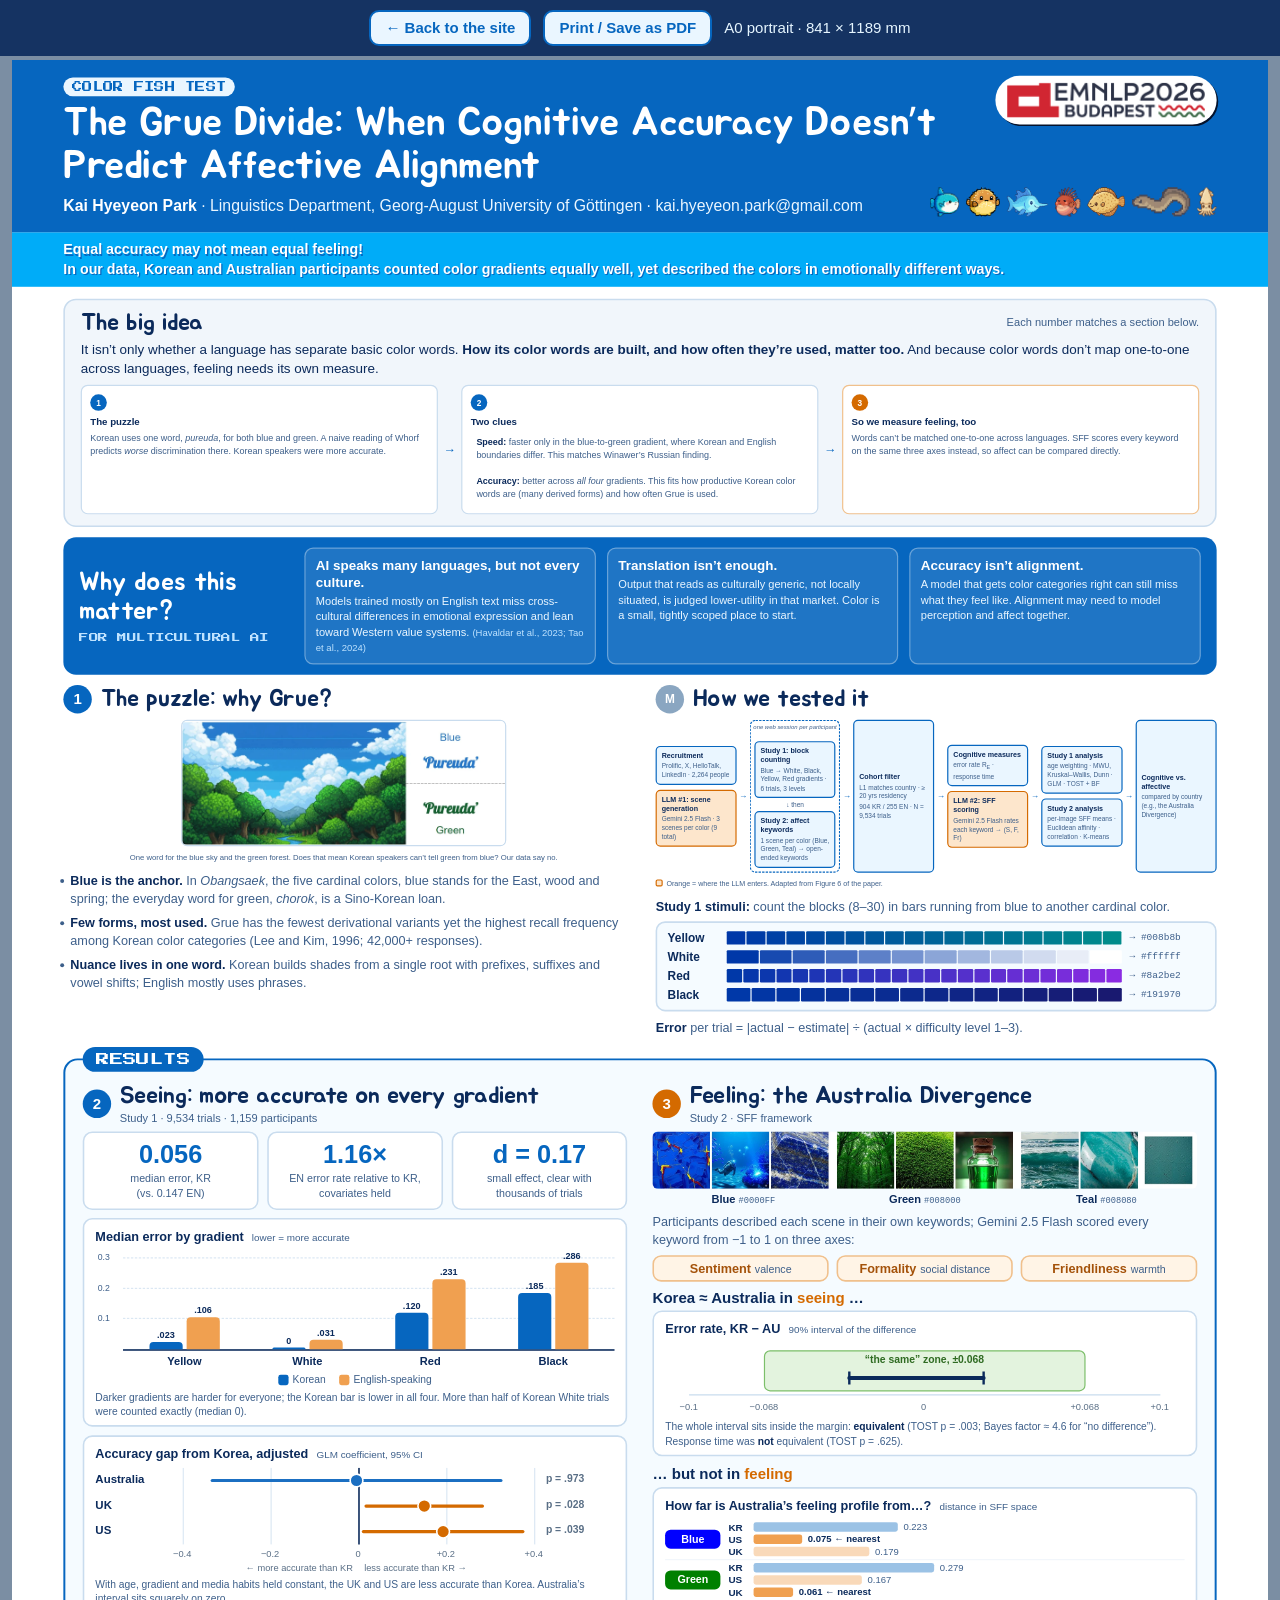
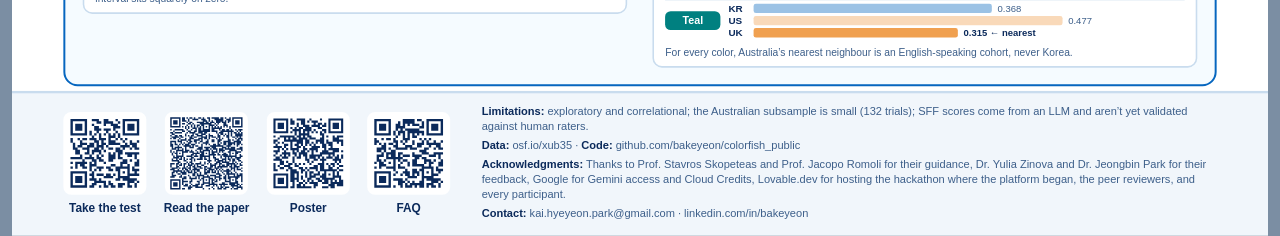
==== poster.html @ 7a4c50f5 "Poster: add the EMNLP 2026 Budapest logo to the header Co-Authored-By: Claude Opus 5.5 <noreply@anth" ====
<!doctype html>
<html lang="en" class="poster-doc">
<head>
<meta charset="utf-8">
<meta name="viewport" content="width=3179">
<title>Poster — The Grue Divide</title>
<meta name="description" content="A0 poster for The Grue Divide: When Cognitive Accuracy Doesn't Predict Affective Alignment.">
<link rel="preconnect" href="https://fonts.googleapis.com">
<link rel="preconnect" href="https://fonts.gstatic.com" crossorigin>
<link rel="stylesheet" href="https://fonts.googleapis.com/css2?family=Jua&family=Noto+Sans:ital,wght@0,400;0,700;1,400&family=Noto+Serif:wght@700&family=Press+Start+2P&display=swap">
<style>
  :root {
    --sky: #27c3fe; --sea-100: #7ae1f7; --sea-400: #00acf8; --sea-600: #0666bf; --sea-800: #0a3a7a; --abyss-900: #04122b;
    --spec-red: #e8453c; --spec-orange: #f28c28; --spec-yellow: #f5d33b; --spec-green: #3cc26b; --spec-blue: #2a6fe0; --spec-off: #8aa3bf;
    --page: #00acf8; --panel: #ffffff; --panel-ink: #0b2a5b; --panel-muted: #3d5f8a;
    --title-ink: #ffffff; --cta-fill: #eaf6ff; --cta-ink: #0666bf;
    --px-1: 4px; --px-2: 8px; --px-4: 16px; --px-6: 24px; --px-12: 48px;
    --radius-md: 12px;
    --pixel-drop: 4px 4px 0 #0666bf;
    --font-display: "Jua", "Noto Sans", sans-serif;
    --font-pixel: "Press Start 2P", ui-monospace, monospace;
    --font-body: "Noto Sans", system-ui, sans-serif;
  }

  /* print-safe body font: web-font Noto Sans came out oddly at small sizes in saved PDFs */
  :root { --font-body: Arial, Helvetica, sans-serif; }
  * { box-sizing: border-box; }
  html, body { margin: 0; }
  body { background: #7b8ea3; font-family: var(--font-body); color: var(--panel-ink); }

  /* screen toolbar: not printed */
  .bar { position: fixed; top: 0; left: 0; right: 0; z-index: 5; display: flex; gap: 12px; align-items: center; justify-content: center; padding: 10px; background: #0b2a5be6; font: 700 15px/20px var(--font-body); }
  .bar a, .bar button { color: var(--cta-ink); background: var(--cta-fill); border: 2px solid var(--cta-ink); border-radius: 10px; padding: 6px 14px; font: inherit; text-decoration: none; cursor: pointer; }
  .bar span { color: #e6f6ff; font-weight: 400; }
  .stage { padding-top: 60px; }
  .scaler { transform-origin: top left; }

  /* the A0 page: 841 x 1189 mm = 3179 x 4494 CSS px */
  .poster { width: 841mm; height: 1189mm; overflow: hidden; background: #ffffff; display: flex; flex-direction: column; -webkit-print-color-adjust: exact; print-color-adjust: exact; }
  .head { background: var(--sea-600); color: #ffffff; padding: 44px 130px 40px; position: relative; }
  .head h1 { margin: 0; max-width: 2250px; font: 400 100px/1.08 var(--font-display); }
  .head .by { margin: 18px 0 0; font: 400 40px/1.4 var(--font-body); color: #eaf6ff; }
  .head .by b { color: #ffffff; }
  .conf { position: absolute; right: 130px; top: 40px; padding: 18px 30px; background: #ffffff; border-radius: 999px; box-shadow: 4px 4px 0 var(--abyss-900); }
  .conf img { display: block; width: 500px; height: auto; }
  .fishrow { position: absolute; right: 130px; bottom: 40px; display: flex; gap: 18px; align-items: flex-end; }
  .fishrow img { height: 74px; width: auto; }
  .kicker { display: inline-block; margin-bottom: 14px; padding: 6px 22px; font: 26px/1.4 var(--font-pixel); color: var(--sea-600); background: #eaf6ff; border-radius: 999px; }
  .strap { background: var(--sea-400); color: #ffffff; padding: 20px 130px; font: 700 36px/1.35 var(--font-body); text-shadow: 3px 3px 0 var(--sea-600); }

  .body { flex: 1; display: flex; flex-direction: column; gap: 26px; padding: 30px 130px 26px; min-height: 0; }
  .row { display: grid; grid-template-columns: 1fr 1fr; gap: 80px; }
  .sec { min-width: 0; }
  .sec h2 { display: flex; align-items: center; gap: 22px; margin: 0 0 16px; font: 400 60px/1.1 var(--font-display); color: var(--panel-ink); }
  .num { display: inline-grid; place-items: center; width: 72px; height: 72px; flex: none; font: 700 38px/1 var(--font-body); color: #ffffff; background: var(--sea-600); border-radius: 50%; }
  .num.o { background: #d46a00; }
  .num.m { background: #8aa6c1; font-size: 30px; }
  /* poster body text: direct children only, so the figures keep their own type */
  .sec > p, .sec > ul > li { margin: 0 0 14px; font: 400 32px/1.45 var(--font-body); color: var(--panel-muted); }
  .sec strong, .sec b { color: var(--panel-ink); }
  .sec ul { margin: 0; padding-left: 1.1em; }
  /* the FAQ figures were drawn for ~660px; scale them up for A0 */
  .pz { zoom: 1.5; margin: 6px 0 14px; }
  .pz .faq-fig img { max-width: 58%; margin: 0 auto; }
  .pz .faq-p { margin: 0; }
  .pz .faq-fig figcaption { font-size: 13px; }

  /* the big idea: top band */
  .idea { padding: 24px 40px 28px; background: #f1f6fb; border: 4px solid #c9dcee; border-radius: 32px; }
  .idea h2 { margin-bottom: 10px; }
  .idea > p { margin: 0 0 16px; font: 400 34px/1.45 var(--font-body); color: var(--panel-ink); }
  .pz-idea { zoom: 1.75; margin: 0; }
  .pz-idea .idea-step { background: #ffffff; }
  .idea h2 .hint { margin-left: auto; font: 400 28px/1.3 var(--font-body); color: var(--panel-muted); }

  /* why this matters: special band */
  .why { display: grid; grid-template-columns: 520px 1fr; gap: 50px; align-items: center; padding: 26px 40px; background: var(--sea-600); color: #ffffff; border-radius: 32px; }
  .why h2 { margin: 0; font: 400 66px/1.1 var(--font-display); color: #ffffff; }
  .why h2 small { display: block; margin-top: 14px; font: 400 24px/1.4 var(--font-pixel); color: #bfe3ff; }
  .why-cards { display: grid; grid-template-columns: repeat(3, 1fr); gap: 28px; }
  .why-card { padding: 20px 26px; background: #ffffff1a; border: 3px solid #ffffff55; border-radius: 22px; font: 400 28px/1.4 var(--font-body); color: #eaf6ff; }
  .why-card b { display: block; margin-bottom: 8px; font: 700 34px/1.25 var(--font-body); color: #ffffff; }
  .why-card i { font-style: normal; color: #bfe3ff; font-size: 24px; }

  /* Fig. 1 gradient bars */
  .grads { display: grid; gap: 12px; margin: 4px 0 18px; padding: 20px 26px; background: #f5fbff; border: 4px solid #c9dcee; border-radius: 24px; }
  .grow { display: grid; grid-template-columns: 130px 1fr 190px; align-items: center; gap: 20px; font: 400 28px/1.2 var(--font-body); color: var(--panel-muted); }
  .grow b { color: var(--panel-ink); font-size: 30px; }
  .grow code { font: 400 24px/1.2 ui-monospace, Consolas, monospace; }
  .gbar { display: flex; height: 34px; gap: 3px; }
  .gbar i { flex: 1; border-radius: 3px; }

  /* results: one hyper-section holding studies 1 and 2 */
  .results { position: relative; margin-top: 14px; padding: 56px 44px 20px; background: #f5fbff; border: 5px solid var(--sea-600); border-radius: 36px; }
  .results-tag { position: absolute; top: -34px; left: 44px; padding: 8px 34px; font: 34px/1.4 var(--font-pixel); color: #ffffff; background: var(--sea-600); border-radius: 999px; }
  .results .row { gap: 64px; }
  .results .sec h2 small { display: block; margin-top: 6px; font: 400 28px/1.3 var(--font-body); color: var(--panel-muted); }
  .stats { display: grid; grid-template-columns: repeat(3, 1fr); gap: 22px; margin: 4px 0 20px; }
  .stat { padding: 20px; background: #ffffff; border: 4px solid #c9dcee; border-radius: 24px; text-align: center; }
  .stat b { display: block; font: 700 64px/1.1 var(--font-body); color: var(--sea-600); }
  .stat span { display: block; margin-top: 8px; font: 400 27px/1.35 var(--font-body); color: var(--panel-muted); }
  .sff-axes { display: flex; gap: 20px; margin: 4px 0 18px; }
  .sff-axes span { flex: 1; padding: 10px 14px; text-align: center; background: #fff4e6; border: 4px solid #f0c08c; border-radius: 22px; font: 400 27px/1.3 var(--font-body); color: var(--panel-muted); }
  .sff-axes b { display: inline; margin-right: 10px; font: 700 32px/1.2 var(--font-body); color: #a4520a; }
  .stim { margin: 4px 0 16px; }
  .stim img { display: block; width: 100%; height: auto; border-radius: 14px; }
  .stim figcaption { display: grid; grid-template-columns: repeat(3, 1fr); margin-top: 8px; text-align: center; font: 700 28px/1.3 var(--font-body); color: var(--panel-ink); }
  .stim small { font: 400 22px/1.3 ui-monospace, Consolas, monospace; color: var(--panel-muted); }
  .more { margin: 0; padding: 20px 26px 6px 64px; background: #ffffff; border: 4px solid #c9dcee; border-radius: 24px; }
  .more li { margin: 0 0 10px; font: 400 29px/1.4 var(--font-body); color: var(--panel-muted); }
  .sec > p.sub { margin: 14px 0 10px; font: 700 38px/1.2 var(--font-body); color: var(--panel-ink); }
  .sub em { font-style: normal; color: #d46a00; }

  /* charts */
  .chart { margin: 0 0 22px; padding: 22px 28px 16px; background: #ffffff; border: 4px solid #c9dcee; border-radius: 24px; }
  .ct { margin: 0 0 16px; font: 700 32px/1.25 var(--font-body); color: var(--panel-ink); }
  .ct small { margin-left: 12px; font: 400 25px/1.25 var(--font-body); color: var(--panel-muted); }
  .cnote { margin: 12px 0 0; font: 400 26px/1.4 var(--font-body); color: var(--panel-muted); }
  .cplot { position: relative; display: flex; justify-content: space-around; align-items: flex-end; margin: 40px 0 60px 70px; border-bottom: 4px solid #0b2a5b; }
  .cplot > i { position: absolute; left: 0; right: 0; border-top: 2px dashed #c9dcee; }
  .cplot > i s { position: absolute; left: -64px; top: -13px; text-decoration: none; font: 400 22px/1 var(--font-body); color: var(--panel-muted); }
  .cg { position: relative; z-index: 1; display: flex; flex-direction: column; align-items: center; }
  .cg > span { position: absolute; bottom: -46px; font: 700 28px/1 var(--font-body); color: var(--panel-ink); }
  .cbars { display: flex; gap: 10px; align-items: flex-end; }
  .cb { position: relative; width: 84px; border-radius: 10px 10px 0 0; }
  .cb em { position: absolute; bottom: 100%; left: -10px; right: -10px; margin-bottom: 6px; text-align: center; font: 700 23px/1 var(--font-body); font-style: normal; color: var(--panel-ink); }
  .cb.kr, .db.kr { background: var(--sea-600); }
  .cb.en, .db.en { background: #f0a050; }
  .legend { display: flex; gap: 34px; justify-content: center; font: 400 26px/1 var(--font-body); color: var(--panel-muted); }
  .legend span::before { content: ""; display: inline-block; width: 26px; height: 26px; margin-right: 10px; vertical-align: -5px; border-radius: 6px; }
  .legend .kr::before { background: var(--sea-600); } .legend .en::before { background: #f0a050; }
  .chart svg { display: block; }
  .chart svg .ax { font: 400 24px var(--font-body); fill: #5a6f86; }
  .chart svg .lab { font: 700 30px var(--font-body); fill: #0b2a5b; }
  .chart svg .zone { font: 700 26px var(--font-body); fill: #2f6b22; }
  .chart svg .pv { font: 700 26px var(--font-body); fill: #5a6f86; }
  .dgrp { display: grid; grid-template-columns: 140px 1fr; gap: 20px; align-items: center; padding: 4px 0; border-bottom: 2px solid #eaf1f8; }
  .dgrp:last-of-type { border-bottom: 0; }
  .dcol { display: block; padding: 8px 0; text-align: center; border-radius: 14px; font: 700 27px/1.2 var(--font-body); color: #ffffff; }
  .dcol-blue { background: #0000ff; } .dcol-green { background: #008000; } .dcol-teal { background: #008080; }
  .dr { display: flex; align-items: center; gap: 14px; height: 31px; font: 400 24px/1 var(--font-body); color: var(--panel-muted); }
  .dr b { width: 50px; font-size: 25px; color: var(--panel-ink); }
  .dr em { font-style: normal; }
  .db { display: inline-block; height: 24px; border-radius: 6px; opacity: .4; }
  .dr.near .db { opacity: 1; }
  .dr.near em { font-weight: 700; color: var(--panel-ink); }

  .end { display: grid; grid-template-columns: 1.25fr 1fr; gap: 50px; align-items: stretch; }
  .callout { margin: 0; padding: 28px 36px; background: #e3f3de; border-radius: 28px; font: 400 34px/1.45 var(--font-body); color: var(--panel-ink); }
  .limits { padding: 24px 32px 12px; background: #f1f6fb; border-radius: 28px; }
  .limits h3 { margin: 0 0 10px; font: 400 40px/1.1 var(--font-display); color: var(--panel-ink); }
  .limits li { margin: 0 0 10px; font: 400 28px/1.4 var(--font-body); color: var(--panel-muted); }
  .limits ul { margin: 0; padding-left: 1.1em; }

  .foot { display: grid; grid-template-columns: auto 1fr; gap: 80px; align-items: center; padding: 26px 130px 28px; background: #f1f6fb; border-top: 6px solid #c9dcee; }
  .qrs { display: flex; gap: 44px; }
  .qr { display: block; text-decoration: none; text-align: center; font: 700 30px/1.3 var(--font-body); color: var(--panel-ink); }
  .qr:hover img, .qr:focus-visible img { outline: 6px solid var(--sea-600); }
  .qr img { display: block; width: 210px; height: 210px; margin: 0 auto 14px; border: 6px solid #ffffff; border-radius: 20px; background: #ffffff; }
  .foot-text p { margin: 0 0 8px; font: 400 28px/1.4 var(--font-body); color: var(--panel-muted); }
  .foot-text b { color: var(--panel-ink); }

  @page { size: 841mm 1189mm; margin: 0; }
  @media print {
    body { background: #ffffff; }
    .bar { display: none; }
    .stage { padding: 0; }
    .scaler { transform: none !important; height: auto !important; }
  }
</style>
<link rel="stylesheet" href="assets/explainers.css">
</head>
<body>
<div class="bar">
  <a href="./">← Back to the site</a>
  <button type="button" onclick="window.print()">Print / Save as PDF</button>
  <span>A0 portrait · 841 × 1189 mm</span>
</div>
<div class="stage"><div class="scaler" id="scaler">
<article class="poster" aria-label="Poster">

  <header class="head">
    <span class="kicker">COLOR FISH TEST</span>
    <h1>The Grue Divide: When Cognitive Accuracy Doesn’t Predict Affective Alignment</h1>
    <p class="by"><b>Kai Hyeyeon Park</b> · Linguistics Department, Georg-August University of Göttingen · kai.hyeyeon.park@gmail.com</p>
    <div class="conf"><img src="assets/emnlp2026.png" alt="EMNLP 2026 Budapest"></div>
    <div class="fishrow" aria-hidden="true"><img src="assets/mola.png" alt=""><img src="assets/puffer.png" alt=""><img src="assets/bluemarlin.png" alt=""><img src="assets/mandarinfish.png" alt=""><img src="assets/flatfish.png" alt=""><img src="assets/loach.png" alt=""><img src="assets/squid.png" alt=""></div>
  </header>
  <div class="strap">Equal accuracy may not mean equal feeling!<br>In our data, Korean and Australian participants counted color gradients equally well, yet described the colors in emotionally different ways.</div>

  <div class="body">

    <section class="sec idea">
      <h2>The big idea <small class="hint">Each number matches a section below.</small></h2>
      <p>It isn’t only whether a language has separate basic color words. <strong>How its color words are built, and how often they’re used, matter too.</strong> And because color words don’t map one-to-one across languages, feeling needs its own measure.</p>
      <div class="pz pz-idea"><div class="idea-flow"><div class="idea-step"><span class="idea-num">1</span><b>The puzzle</b><span>Korean uses one word, <em>pureuda</em>, for both blue and green. A naive reading of Whorf predicts <em>worse</em> discrimination there. Korean speakers were more accurate.</span></div><div class="idea-arrow" aria-hidden="true">→</div><div class="idea-step"><span class="idea-num">2</span><b>Two clues</b><span class="idea-clue"><strong>Speed:</strong> faster only in the blue-to-green gradient, where Korean and English boundaries differ. This matches Winawer’s Russian finding.</span><span class="idea-clue"><strong>Accuracy:</strong> better across <em>all four</em> gradients. This fits how productive Korean color words are (many derived forms) and how often Grue is used.</span></div><div class="idea-arrow" aria-hidden="true">→</div><div class="idea-step idea-sff"><span class="idea-num">3</span><b>So we measure feeling, too</b><span>Words can’t be matched one-to-one across languages. SFF scores every keyword on the same three axes instead, so affect can be compared directly.</span></div></div></div>
    </section>

    <section class="why">
      <h2>Why does this matter?<small>FOR MULTICULTURAL AI</small></h2>
      <div class="why-cards">
        <div class="why-card"><b>AI speaks many languages, but not every culture.</b>Models trained mostly on English text miss cross-cultural differences in emotional expression and lean toward Western value systems. <i>(Havaldar et al., 2023; Tao et al., 2024)</i></div>
        <div class="why-card"><b>Translation isn’t enough.</b>Output that reads as culturally generic, not locally situated, is judged lower-utility in that market. Color is a small, tightly scoped place to start.</div>
        <div class="why-card"><b>Accuracy isn’t alignment.</b>A model that gets color categories right can still miss what they feel like. Alignment may need to model perception and affect together.</div>
      </div>
    </section>

    <div class="row">
      <section class="sec">
        <h2><span class="num">1</span>The puzzle: why Grue?</h2>
        <div class="pz"><figure class="faq-fig"><img src="assets/figs/pureuda.webp" width="1437" height="552" loading="lazy" alt="A pixel-art landscape: a blue sky above a green forest. Both are labeled with the same Korean word, pureuda."><figcaption>One word for the blue sky and the green forest. Does that mean Korean speakers can’t tell green from blue? Our data say no.</figcaption></figure></div>
        <ul>
          <li><strong>Blue is the anchor.</strong> In <em>Obangsaek</em>, the five cardinal colors, blue stands for the East, wood and spring; the everyday word for green, <em>chorok</em>, is a Sino-Korean loan.</li>
          <li><strong>Few forms, most used.</strong> Grue has the fewest derivational variants yet the highest recall frequency among Korean color categories (Lee and Kim, 1996; 42,000+ responses).</li>
          <li><strong>Nuance lives in one word.</strong> Korean builds shades from a single root with prefixes, suffixes and vowel shifts; English mostly uses phrases.</li>
        </ul>
      </section>
      <section class="sec">
        <h2><span class="num m">M</span>How we tested it</h2>
        <div class="pz"><figure class="pipe" aria-label="Methods overview"><div class="pipe-flow"><div class="pipe-col"><div class="pb"><b>Recruitment</b><small>Prolific, X, HelloTalk, LinkedIn · 2,264 people</small></div><div class="pb llm"><b>LLM #1: scene generation</b><small>Gemini 2.5 Flash · 3 scenes per color (9 total)</small></div></div><div class="pa" aria-hidden="true">→</div><div class="pipe-col session"><span class="session-label">one web session per participant</span><div class="pb"><b>Study 1: block counting</b><small>Blue → White, Black, Yellow, Red gradients · 6 trials, 3 levels</small></div><div class="pa pa-then" aria-hidden="true">↓ then</div><div class="pb"><b>Study 2: affect keywords</b><small>1 scene per color (Blue, Green, Teal) → open-ended keywords</small></div></div><div class="pa" aria-hidden="true">→</div><div class="pipe-col"><div class="pb tall"><b>Cohort filter</b><small>L1 matches country · ≥ 20 yrs residency</small><small>904 KR / 255 EN · N = 9,534 trials</small></div></div><div class="pa" aria-hidden="true">→</div><div class="pipe-col"><div class="pb"><b>Cognitive measures</b><small>error rate R<sub>E</sub> · response time</small></div><div class="pb llm"><b>LLM #2: SFF scoring</b><small>Gemini 2.5 Flash rates each keyword → (S, F, Fr)</small></div></div><div class="pa" aria-hidden="true">→</div><div class="pipe-col"><div class="pb"><b>Study 1 analysis</b><small>age weighting · MWU, Kruskal–Wallis, Dunn · GLM · TOST + BF</small></div><div class="pb"><b>Study 2 analysis</b><small>per-image SFF means · Euclidean affinity · correlation · K-means</small></div></div><div class="pa" aria-hidden="true">→</div><div class="pipe-col"><div class="pb tall"><b>Cognitive vs. affective</b><small>compared by country (e.g., the Australia Divergence)</small></div></div></div><figcaption><span class="llm-swatch" aria-hidden="true"></span>Orange = where the LLM enters. Adapted from Figure 6 of the paper.</figcaption></figure></div>
        <p><strong>Study 1 stimuli:</strong> count the blocks (8–30) in bars running from blue to another cardinal color.</p>
        <div class="grads" role="img" aria-label="Four example gradient bars from blue to yellow, white, red and black"><div class="grow"><b>Yellow</b><span class="gbar"><i style="background:#0038a8"></i><i style="background:#003ca6"></i><i style="background:#0041a5"></i><i style="background:#0045a3"></i><i style="background:#0049a2"></i><i style="background:#004ea0"></i><i style="background:#00529f"></i><i style="background:#00579d"></i><i style="background:#005b9c"></i><i style="background:#005f9a"></i><i style="background:#006499"></i><i style="background:#006897"></i><i style="background:#006c96"></i><i style="background:#007194"></i><i style="background:#007593"></i><i style="background:#007a91"></i><i style="background:#007e90"></i><i style="background:#00828e"></i><i style="background:#00878d"></i><i style="background:#008b8b"></i></span><code>→ #008b8b</code></div><div class="grow"><b>White</b><span class="gbar"><i style="background:#0038a8"></i><i style="background:#174ab0"></i><i style="background:#2e5cb8"></i><i style="background:#466ec0"></i><i style="background:#5d80c8"></i><i style="background:#7492d0"></i><i style="background:#8ba5d7"></i><i style="background:#a2b7df"></i><i style="background:#b9c9e7"></i><i style="background:#d1dbef"></i><i style="background:#e8edf7"></i><i style="background:#ffffff"></i></span><code>→ #ffffff</code></div><div class="grow"><b>Red</b><span class="gbar"><i style="background:#0038a8"></i><i style="background:#0637ab"></i><i style="background:#0c37ad"></i><i style="background:#1236b0"></i><i style="background:#1836b2"></i><i style="background:#1e35b5"></i><i style="background:#2435b7"></i><i style="background:#2a34ba"></i><i style="background:#3033bc"></i><i style="background:#3633bf"></i><i style="background:#3c32c1"></i><i style="background:#4232c4"></i><i style="background:#4831c6"></i><i style="background:#4e31c9"></i><i style="background:#5430cb"></i><i style="background:#5a30ce"></i><i style="background:#602fd0"></i><i style="background:#662ed3"></i><i style="background:#6c2ed5"></i><i style="background:#722dd8"></i><i style="background:#782dda"></i><i style="background:#7e2cdd"></i><i style="background:#842cdf"></i><i style="background:#8a2be2"></i></span><code>→ #8a2be2</code></div><div class="grow"><b>Black</b><span class="gbar"><i style="background:#0038a8"></i><i style="background:#0236a4"></i><i style="background:#0334a1"></i><i style="background:#05329d"></i><i style="background:#073099"></i><i style="background:#082e95"></i><i style="background:#0a2c92"></i><i style="background:#0c2a8e"></i><i style="background:#0d278a"></i><i style="background:#0f2586"></i><i style="background:#112383"></i><i style="background:#12217f"></i><i style="background:#141f7b"></i><i style="background:#161d77"></i><i style="background:#171b74"></i><i style="background:#191970"></i></span><code>→ #191970</code></div></div>
        <p><strong>Error</strong> per trial = |actual − estimate| ÷ (actual × difficulty level 1–3).</p>
      </section>
    </div>

    <section class="results">
      <span class="results-tag">RESULTS</span>
      <div class="row">
        <section class="sec">
          <h2><span class="num">2</span><span>Seeing: more accurate on every gradient<small>Study 1 · 9,534 trials · 1,159 participants</small></span></h2>
          <div class="stats">
            <div class="stat"><b>0.056</b><span>median error, KR<br>(vs. 0.147 EN)</span></div>
            <div class="stat"><b>1.16×</b><span>EN error rate relative to KR, covariates held</span></div>
            <div class="stat"><b>d = 0.17</b><span>small effect, clear with thousands of trials</span></div>
          </div>
          <figure class="chart"><figcaption class="ct">Median error by gradient <small>lower = more accurate</small></figcaption><div class="cplot" style="height:230px"><i style="bottom:77px"><s>0.1</s></i><i style="bottom:153px"><s>0.2</s></i><i style="bottom:230px"><s>0.3</s></i><div class="cg"><div class="cbars"><div class="cb kr" style="height:18px"><em>.023</em></div><div class="cb en" style="height:81px"><em>.106</em></div></div><span>Yellow</span></div><div class="cg"><div class="cbars"><div class="cb kr" style="height:4px"><em>0</em></div><div class="cb en" style="height:24px"><em>.031</em></div></div><span>White</span></div><div class="cg"><div class="cbars"><div class="cb kr" style="height:92px"><em>.120</em></div><div class="cb en" style="height:177px"><em>.231</em></div></div><span>Red</span></div><div class="cg"><div class="cbars"><div class="cb kr" style="height:142px"><em>.185</em></div><div class="cb en" style="height:219px"><em>.286</em></div></div><span>Black</span></div></div><div class="legend"><span class="kr">Korean</span><span class="en">English-speaking</span></div><p class="cnote">Darker gradients are harder for everyone; the Korean bar is lower in all four. More than half of Korean White trials were counted exactly (median 0).</p></figure>
          <figure class="chart"><figcaption class="ct">Accuracy gap from Korea, adjusted <small>GLM coefficient, 95% CI</small></figcaption><svg viewBox="0 0 1300 262" width="100%" role="img" aria-label="Error-rate difference from Korea with 95% confidence intervals: Australia overlaps zero, UK and US are above zero"><line x1="220.0" x2="220.0" y1="0" y2="192" stroke="#c9dcee" stroke-width="2"/><text x="220.0" y="226" text-anchor="middle" class="ax">−0.4</text><line x1="440.0" x2="440.0" y1="0" y2="192" stroke="#c9dcee" stroke-width="2"/><text x="440.0" y="226" text-anchor="middle" class="ax">−0.2</text><line x1="660.0" x2="660.0" y1="0" y2="192" stroke="#0b2a5b" stroke-width="4"/><text x="660.0" y="226" text-anchor="middle" class="ax">0</text><line x1="880.0" x2="880.0" y1="0" y2="192" stroke="#c9dcee" stroke-width="2"/><text x="880.0" y="226" text-anchor="middle" class="ax">+0.2</text><line x1="1100.0" x2="1100.0" y1="0" y2="192" stroke="#c9dcee" stroke-width="2"/><text x="1100.0" y="226" text-anchor="middle" class="ax">+0.4</text><text x="0" y="32" class="lab" dominant-baseline="middle">Australia</text><line x1="292.6" x2="1015.3" y1="32" y2="32" stroke="#1b6fc2" stroke-width="8" stroke-linecap="round"/><circle cx="653.8" cy="32" r="16" fill="#1b6fc2" stroke="#ffffff" stroke-width="4"/><text x="1130" y="32" class="pv" dominant-baseline="middle">p = .973</text><text x="0" y="96" class="lab" dominant-baseline="middle">UK</text><line x1="677.6" x2="969.1" y1="96" y2="96" stroke="#d46a00" stroke-width="8" stroke-linecap="round"/><circle cx="823.5" cy="96" r="16" fill="#d46a00" stroke="#ffffff" stroke-width="4"/><text x="1130" y="96" class="pv" dominant-baseline="middle">p = .028</text><text x="0" y="160" class="lab" dominant-baseline="middle">US</text><line x1="671.0" x2="1070.3" y1="160" y2="160" stroke="#d46a00" stroke-width="8" stroke-linecap="round"/><circle cx="870.6" cy="160" r="16" fill="#d46a00" stroke="#ffffff" stroke-width="4"/><text x="1130" y="160" class="pv" dominant-baseline="middle">p = .039</text><text x="646.0" y="260" text-anchor="end" class="ax">← more accurate than KR</text><text x="674.0" y="260" class="ax">less accurate than KR →</text></svg><p class="cnote">With age, gradient and media habits held constant, the UK and US are less accurate than Korea. Australia’s interval sits squarely on zero.</p></figure>
        </section>
        <section class="sec">
          <h2><span class="num o">3</span><span>Feeling: the Australia Divergence<small>Study 2 · SFF framework</small></span></h2>
          <figure class="stim">
            <img src="assets/figs/stimuli-strip.webp" alt="The nine AI-generated scene images used in Study 2, three per color: blue, green and teal.">
            <figcaption><span>Blue <small>#0000FF</small></span><span>Green <small>#008000</small></span><span>Teal <small>#008080</small></span></figcaption>
          </figure>
          <p>Participants described each scene in their own keywords; Gemini 2.5 Flash scored every keyword from −1 to 1 on three axes:</p>
          <div class="sff-axes"><span><b>Sentiment</b>valence</span><span><b>Formality</b>social distance</span><span><b>Friendliness</b>warmth</span></div>
          <p class="sub">Korea ≈ Australia in <em>seeing</em> …</p>
          <figure class="chart"><figcaption class="ct">Error rate, KR − AU <small>90% interval of the difference</small></figcaption><svg viewBox="0 0 1300 180" width="100%" role="img" aria-label="The 90% interval of the KR minus AU error-rate difference, -0.032 to 0.025, lies inside the equivalence margin of plus or minus 0.068"><rect x="248.8" y="20" width="802.4" height="100" rx="14" fill="#e3f3de" stroke="#7cbf6a" stroke-width="3"/><text x="650.0" y="52" text-anchor="middle" class="zone">“the same” zone, ±0.068</text><line x1="461.2" x2="797.5" y1="88" y2="88" stroke="#0b2a5b" stroke-width="10" stroke-linecap="round"/><line x1="461.2" x2="461.2" y1="72" y2="104" stroke="#0b2a5b" stroke-width="6"/><line x1="797.5" x2="797.5" y1="72" y2="104" stroke="#0b2a5b" stroke-width="6"/><line x1="60.0" x2="1240.0" y1="130" y2="130" stroke="#c9dcee" stroke-width="3"/><text x="60.0" y="170" text-anchor="middle" class="ax">−0.1</text><text x="248.8" y="170" text-anchor="middle" class="ax">−0.068</text><text x="650.0" y="170" text-anchor="middle" class="ax">0</text><text x="1051.2" y="170" text-anchor="middle" class="ax">+0.068</text><text x="1240.0" y="170" text-anchor="middle" class="ax">+0.1</text></svg><p class="cnote">The whole interval sits inside the margin: <b>equivalent</b> (TOST p = .003; Bayes factor ≈ 4.6 for “no difference”). Response time was <b>not</b> equivalent (TOST p = .625).</p></figure>
          <p class="sub">… but not in <em>feeling</em></p>
          <figure class="chart"><figcaption class="ct">How far is Australia’s feeling profile from…? <small>distance in SFF space</small></figcaption><div class="dgrp"><span class="dcol dcol-blue">Blue</span><div><div class="dr"><b>KR</b><span class="db kr" style="width:365px"></span><em>0.223</em></div><div class="dr near"><b>US</b><span class="db en" style="width:123px"></span><em>0.075 ← nearest</em></div><div class="dr"><b>UK</b><span class="db en" style="width:293px"></span><em>0.179</em></div></div></div><div class="dgrp"><span class="dcol dcol-green">Green</span><div><div class="dr"><b>KR</b><span class="db kr" style="width:457px"></span><em>0.279</em></div><div class="dr"><b>US</b><span class="db en" style="width:274px"></span><em>0.167</em></div><div class="dr near"><b>UK</b><span class="db en" style="width:100px"></span><em>0.061 ← nearest</em></div></div></div><div class="dgrp"><span class="dcol dcol-teal">Teal</span><div><div class="dr"><b>KR</b><span class="db kr" style="width:603px"></span><em>0.368</em></div><div class="dr"><b>US</b><span class="db en" style="width:782px"></span><em>0.477</em></div><div class="dr near"><b>UK</b><span class="db en" style="width:517px"></span><em>0.315 ← nearest</em></div></div></div><p class="cnote">For every color, Australia’s nearest neighbour is an English-speaking cohort, never Korea.</p></figure>
        </section>
      </div>
    </section>

  </div>

  <footer class="foot">
    <div class="qrs">
      <a class="qr" href="https://color-vision-spark-en.lovable.app/" target="_blank" rel="noopener"><img src="assets/qr/test.svg" alt="QR code for the test">Take the test</a>
      <a class="qr" href="https://github.com/bakeyeon/colorfish_public/blob/main/The_Grue_Divide__When_Cognitive_Accuracy_Doesn_t_Predict_Affective_Alignment.pdf" target="_blank" rel="noopener"><img src="assets/qr/paper.svg" alt="QR code for the paper">Read the paper</a>
      <a class="qr" href="https://bakeyeon.github.io/colorfish/poster.html" target="_blank" rel="noopener"><img src="assets/qr/poster.svg" alt="QR code for this poster">Poster</a>
      <a class="qr" href="https://bakeyeon.github.io/colorfish/" target="_blank" rel="noopener"><img src="assets/qr/faq.svg" alt="QR code for the FAQ">FAQ</a>
    </div>
    <div class="foot-text">
      <p><b>Limitations:</b> exploratory and correlational; the Australian subsample is small (132 trials); SFF scores come from an LLM and aren’t yet validated against human raters.</p>
      <p><b>Data:</b> osf.io/xub35 · <b>Code:</b> github.com/bakeyeon/colorfish_public</p>
      <p><b>Acknowledgments:</b> Thanks to Prof. Stavros Skopeteas and Prof. Jacopo Romoli for their guidance, Dr. Yulia Zinova and Dr. Jeongbin Park for their feedback, Google for Gemini access and Cloud Credits, Lovable.dev for hosting the hackathon where the platform began, the peer reviewers, and every participant.</p>
      <p><b>Contact:</b> kai.hyeyeon.park@gmail.com · linkedin.com/in/bakeyeon</p>
    </div>
  </footer>
</article>
</div></div>
<script>
// fit the A0 page to the window on screen; printing ignores this
(function () {
  var s = document.getElementById('scaler'), page = s.firstElementChild;
  function fit() {
    var k = Math.min(1, (window.innerWidth - 24) / page.offsetWidth);
    s.style.transform = 'scale(' + k + ')';
    s.style.height = (page.offsetHeight * k) + 'px';
    s.style.marginLeft = Math.max(12, (window.innerWidth - page.offsetWidth * k) / 2) + 'px';
  }
  window.addEventListener('resize', fit);
  window.addEventListener('load', fit);
  fit();
})();
</script>
</body>
</html>
---- assets/explainers.css ----
/* mobile rules skip the poster page (html.poster-doc), which is always laid out at A0 size */
/* FAQ explainers, shared by index.html and poster.html */
  /* error-rate formula figure (accuracy FAQ): colour-coded variables with a matching legend */
  .re-fig { margin: 0; padding: var(--px-4); background: #f5fbff; border: 2px solid #c9dcee; border-radius: 10px; }
  .re-body { display: flex; align-items: center; justify-content: center; gap: 32px; flex-wrap: wrap; }
  .re-formula { display: inline-flex; align-items: center; gap: 10px; font: 700 26px/1 "Noto Serif", Georgia, "Times New Roman", serif; color: var(--panel-ink); }
  .re-lhs sub, .re-v sub { font-size: .55em; }
  .re-frac { display: inline-flex; flex-direction: column; align-items: center; }
  .re-num, .re-den { display: inline-flex; align-items: center; gap: 6px; padding: 4px 6px; }
  .re-num { border-bottom: 2px solid var(--panel-ink); }
  .re-bar { font-weight: 400; }
  .re-op { font-weight: 400; color: var(--panel-muted); }
  .re-v { display: inline-flex; align-items: center; justify-content: center; min-width: 46px; height: 46px; padding: 0 6px; border-radius: 50%; }
  .re-v sub { align-self: flex-end; margin: 0 0 6px 1px; line-height: 1; }
  .re-lhs sub { vertical-align: -0.35em; }
  .re-nowrap { white-space: nowrap; }
  .v-b { background: #a9ccf0; } .v-e { background: #b9ddab; } .v-l { background: #ffe08f; }
  .re-legend { list-style: none; margin: 0; padding: 0; display: grid; gap: 10px; font: 400 15px/20px var(--font-body); color: var(--panel-ink); }
  .re-legend li { display: flex; align-items: center; gap: 10px; }
  .re-legend b { display: inline-block; min-width: 30px; }
  .re-dot { width: 22px; height: 22px; border-radius: 50%; border: 2px solid #ffffff; box-shadow: 0 0 0 1px #9fb6cc; flex: none; }
  .re-example { margin: var(--px-4) 0 0; padding-top: 12px; border-top: 2px dashed #c9dcee; text-align: center; font: 400 14px/24px var(--font-body); color: var(--panel-ink); }
  .re-chip { display: inline-block; min-width: 28px; padding: 0 6px; border-radius: 999px; font-weight: 700; text-align: center; }
  @media (max-width: 720px) {html:not(.poster-doc) .re-formula { font-size: 22px; }html:not(.poster-doc) .re-v { min-width: 38px; height: 38px; }
  }
  /* TOST number line: the equivalence zone with the observed interval inside it */
  .tost-fig { margin: 0; padding: var(--px-4); background: #f5fbff; border: 2px solid #c9dcee; border-radius: 10px; }
  .tost-step { margin: 0 0 10px; font: 700 13px/18px var(--font-body); color: var(--sea-600); }
  .tost-tests { display: grid; grid-template-columns: 1fr 1fr; gap: 12px; margin: 0 12px; }
  .tost-test { position: relative; padding: 8px 10px 10px; background: #ffffff; border: 2px solid #6aa85a; border-radius: 8px; font: 400 12px/17px var(--font-body); color: var(--panel-ink); }
  .tost-test b { display: block; font-size: 13px; }
  .tost-test em { font-style: normal; font-weight: 700; }
  .tost-pass { display: block; width: fit-content; margin-top: 6px; padding: 0 8px; font-weight: 700; color: #ffffff; background: #4d8f3e; border-radius: 999px; }
  .tost-arrow { position: absolute; bottom: -22px; font: 700 20px/1 var(--font-body); font-style: normal; color: #4d8f3e; }
  .t-left .tost-arrow { left: 18%; } .t-right .tost-arrow { right: 18%; }
  .tost-plot { position: relative; height: 92px; margin: 22px 12px 0; }
  .tost-zone { position: absolute; top: 0; bottom: 30px; background: #d7f0cf; border: 2px dashed #6aa85a; border-radius: 6px; }
  .tost-zone span { position: absolute; top: 5px; left: 0; right: 0; text-align: center; font: 700 12px/16px var(--font-body); color: #2f6b22; }
  .tost-edge { position: absolute; top: -6px; bottom: 30px; width: 0; border-left: 3px solid #4d8f3e; margin-left: -1px; }
  .tost-axis { position: absolute; left: 0; right: 0; bottom: 30px; height: 2px; background: var(--panel-ink); }
  .tost-ci { position: absolute; bottom: 42px; height: 6px; background: var(--sea-600); border-radius: 3px; }
  .tost-ci::before, .tost-ci::after { content: ""; position: absolute; top: -6px; width: 3px; height: 18px; background: var(--sea-600); }
  .tost-ci::before { left: -1px; } .tost-ci::after { right: -1px; }
  .tost-ci-label { position: absolute; bottom: 12px; left: 50%; translate: -50% 0; white-space: nowrap; font: 700 11px/14px var(--font-body); color: var(--sea-600); }
  .tost-tick { position: absolute; bottom: 0; width: 0; }
  .tost-tick::before { content: ""; position: absolute; bottom: 24px; left: -1px; width: 2px; height: 10px; background: var(--panel-ink); }
  .tost-tick span { position: absolute; bottom: 4px; left: 0; translate: -50% 0; font: 400 12px/16px var(--font-body); color: var(--panel-ink); white-space: nowrap; }
  .tost-verdict { margin: 10px 0 18px; text-align: center; font: 400 15px/22px var(--font-body); color: var(--panel-ink); }
  .tost-verdict strong { color: #2f6b22; }
  .tost-verdict span { display: inline-block; white-space: nowrap; margin-left: 8px; padding: 1px 8px; font: 700 12px/18px var(--font-body); color: #2f6b22; background: #d7f0cf; border-radius: 999px; }
  .bf { margin: 0 12px; }
  .bf-scale { position: relative; height: 70px; }
  .bf-band { position: absolute; top: 34px; height: 10px; }
  .b-diff { background: #f6d6c4; border-radius: 5px 0 0 5px; } .b-same { background: #d7f0cf; border-radius: 0 5px 5px 0; }
  .bf-mid { position: absolute; top: 28px; height: 22px; border-left: 2px solid var(--panel-ink); margin-left: -1px; }
  .bf-tick { position: absolute; top: 44px; width: 0; }
  .bf-tick::before { content: ""; position: absolute; top: 0; left: -1px; width: 2px; height: 6px; background: var(--panel-muted); }
  .bf-tick span { position: absolute; top: 8px; left: 0; translate: -50% 0; font: 400 11px/14px var(--font-body); color: var(--panel-muted); }
  .bf-mark { position: absolute; top: 0; width: 0; }
  .bf-mark::after { content: ""; position: absolute; top: 30px; left: -8px; width: 12px; height: 12px; border: 2px solid #ffffff; border-radius: 50%; }
  .bf-mark span { position: absolute; top: 0; left: 0; translate: -50% 0; white-space: nowrap; text-align: center; font: 400 10px/13px var(--font-body); color: var(--panel-ink); }
  .bf-mark b { font-size: 11px; }
  .m-err::after { background: #4d8f3e; } .m-dur::after { background: #c0653a; }
  .bf-ends { display: flex; justify-content: space-between; margin-top: 4px; font: 700 11px/16px var(--font-body); color: var(--panel-muted); }
  .tost-fig figcaption { margin-top: 10px; text-align: center; font: 400 13px/20px var(--font-body); color: var(--panel-muted); }
  @media (max-width: 720px) {html:not(.poster-doc) .tost-tests { gap: 8px; margin: 0; }html:not(.poster-doc) .tost-test { font-size: 11px; line-height: 15px; padding: 6px 8px 8px; }html:not(.poster-doc) .tost-plot, html:not(.poster-doc) .bf { margin-left: 4px; margin-right: 4px; }html:not(.poster-doc) .tost-zone span { font-size: 10px; }html:not(.poster-doc) .tost-plot { height: 104px; }
  }
  /* Cohen's d: two nearly overlapping curves plus a small/medium/large gauge */
  .d-fig { margin: 0; padding: var(--px-4); background: #f5fbff; border: 2px solid #c9dcee; border-radius: 10px; display: grid; gap: 18px; }
  .d-curves svg { display: block; width: 100%; max-width: 420px; height: auto; margin: 0 auto; }
  .d-kr { fill: #0666bf33; stroke: #0666bf; stroke-width: 2; }
  .d-en { fill: #e39c4733; stroke: #c0653a; stroke-width: 2; stroke-dasharray: 5 3; }
  .d-mean { stroke: #0666bf; stroke-width: 1.5; } .d-mean-en { stroke: #c0653a; }
  .d-base { stroke: var(--panel-ink); stroke-width: 1.5; }
  .d-key { list-style: none; display: flex; justify-content: center; gap: 18px; margin: 8px 0 0; padding: 0; font: 400 12px/16px var(--font-body); color: var(--panel-ink); }
  .d-key li { display: flex; align-items: center; gap: 6px; }
  .d-sw { width: 18px; height: 10px; border-radius: 3px; }
  .d-kr-sw { background: #0666bf33; border: 2px solid #0666bf; } .d-en-sw { background: #e39c4733; border: 2px dashed #c0653a; }
  .d-cap { margin: 6px 0 0; text-align: center; font: 400 13px/20px var(--font-body); color: var(--panel-muted); }
  .d-scale-wrap { padding: 26px 16px 34px; }
  .d-scale { position: relative; height: 10px; background: #dfe9f3; border-radius: 5px; }
  .d-zone { position: absolute; top: 0; bottom: 0; background: #b9d4ec; border-radius: 5px 0 0 5px; }
  .d-tick { position: absolute; top: 10px; width: 0; }
  .d-tick::before { content: ""; position: absolute; top: -10px; left: -1px; width: 2px; height: 16px; background: var(--panel-ink); }
  .d-tick span { position: absolute; top: 8px; left: 0; translate: -50% 0; text-align: center; white-space: nowrap; font: 700 12px/15px var(--font-body); color: var(--panel-ink); }
  .d-tick em { font-style: normal; font-weight: 400; color: var(--panel-muted); }
  .d-ours { position: absolute; top: -5px; height: 20px; min-width: 6px; background: var(--sea-600); border-radius: 4px; }
  .d-ours span { position: absolute; bottom: 24px; left: 50%; translate: -30% 0; white-space: nowrap; font: 700 12px/15px var(--font-body); color: var(--sea-600); }
  /* where the TOST margin comes from: 0.2 x pooled SD */
  .margin-box { padding: 12px var(--px-4); background: #fff8ec; border: 2px solid #f0d6a8; border-radius: 10px; text-align: center; }
  .margin-title { margin: 0 0 8px; font: 700 13px/18px var(--font-body); color: #8a5a12; }
  .margin-eq { margin: 0; display: flex; justify-content: center; align-items: flex-start; flex-wrap: wrap; gap: 6px 12px; }
  .m-part { display: flex; flex-direction: column; align-items: center; gap: 2px; }
  .m-part b { font: 700 22px/1.2 var(--font-body); color: var(--panel-ink); }
  .m-part small { font: 400 11px/14px var(--font-body); color: var(--panel-muted); }
  .m-res b { color: #2f6b22; }
  .m-op { font: 400 22px/1.2 var(--font-body); color: var(--panel-muted); }
  .margin-ex { margin: 10px 0 0; font: 400 13px/20px var(--font-body); color: var(--panel-ink); }
  .margin-calc { display: inline-block; margin: 8px 0 0; padding: 4px 14px; font: 700 17px/24px "Noto Serif", Georgia, serif; color: var(--panel-ink); background: #ffffff; border: 1px solid #f0d6a8; border-radius: 8px; }
  .margin-calc b { color: #8a5a12; }
  @media (max-width: 720px) {html:not(.poster-doc) .margin-eq { flex-direction: column; align-items: center; gap: 2px; } }
  /* Sapir-Whorf: strong vs weak table, and the classic testing grounds */
  .sw-table { width: 100%; border-collapse: separate; border-spacing: 6px; font: 400 14px/21px var(--font-body); color: var(--panel-ink); }
  .sw-table th, .sw-table td { padding: 10px 12px; text-align: left; vertical-align: top; border-radius: 8px; }
  .sw-table thead th { font: 700 15px/20px var(--font-body); }
  .sw-table thead th small { display: block; font-weight: 400; font-size: 12px; color: var(--panel-muted); }
  .sw-table tbody th { width: 22%; font: 700 13px/18px var(--font-body); color: var(--panel-muted); background: #f1f6fb; }
  .sw-table .sw-strong { background: #fbeee6; }
  .sw-table .sw-weak { background: #e3f3de; }
  .sw-table thead .sw-strong { color: #8a3f17; } .sw-table thead .sw-weak { color: #2f6b22; }
  .sw-grounds { display: grid; grid-template-columns: repeat(3, 1fr); gap: 10px; }
  .sw-ground { position: relative; display: flex; flex-direction: column; gap: 4px; padding: 12px; background: #f5fbff; border: 2px solid #c9dcee; border-radius: 10px; font: 400 13px/19px var(--font-body); color: var(--panel-muted); }
  .sw-ground b { font: 700 14px/18px var(--font-body); color: var(--panel-ink); }
  .sw-this { border-color: var(--sea-600); background: #eaf6ff; }
  .sw-tag { align-self: flex-start; padding: 0 8px; font: 700 11px/18px var(--font-body); color: #ffffff; background: var(--sea-600); border-radius: 999px; }
  @media (max-width: 720px) {html:not(.poster-doc) .sw-table, html:not(.poster-doc) .sw-table tbody, html:not(.poster-doc) .sw-table tr, html:not(.poster-doc) .sw-table td, html:not(.poster-doc) .sw-table tbody th { display: block; width: auto; }html:not(.poster-doc) .sw-table { border-spacing: 0; }html:not(.poster-doc) .sw-table thead { display: none; }html:not(.poster-doc) .sw-table tr { margin-bottom: 10px; }html:not(.poster-doc) .sw-table tbody th { border-radius: 8px 8px 0 0; }html:not(.poster-doc) .sw-table td { border-radius: 0; margin-top: 2px; }html:not(.poster-doc) .sw-table td:last-child { border-radius: 0 0 8px 8px; }html:not(.poster-doc) .sw-table td::before { content: attr(data-label); display: block; font: 700 12px/16px var(--font-body); color: var(--panel-muted); }html:not(.poster-doc) .sw-grounds { grid-template-columns: 1fr; }
  }
  /* illustrations inside FAQ answers (from the talk slides) */
  .faq-fig { margin: 0; }
  .faq-fig img { display: block; width: 100%; height: auto; border: 2px solid #c9dcee; border-radius: 10px; background: #ffffff; }
  .fig-narrow img { max-width: 420px; margin: 0 auto; }
  .faq-fig figcaption { margin-top: 8px; text-align: center; font: 400 13px/20px var(--font-body); color: var(--panel-muted); }
  /* "big idea" three-step flow */
  .idea-flow { display: flex; align-items: stretch; gap: 8px; }
  .idea-step { flex: 1 1 0; display: flex; flex-direction: column; gap: 6px; padding: 12px; background: #f5fbff; border: 2px solid #c9dcee; border-radius: 10px; font: 400 13px/19px var(--font-body); color: var(--panel-muted); }
  .idea-step b { font: 700 14px/18px var(--font-body); color: var(--panel-ink); }
  .idea-num { display: inline-grid; place-items: center; width: 24px; height: 24px; border-radius: 50%; background: var(--sea-600); color: #ffffff; font: 700 12px/1 var(--font-body); }
  .idea-clue { padding: 6px 8px; background: #ffffff; border-radius: 6px; }
  .idea-sff { background: #fff4e6; border-color: #f0c08c; }
  .idea-sff .idea-num { background: #d46a00; }
  .idea-arrow { align-self: center; font: 700 18px/1 var(--font-body); color: var(--sea-600); }
  @media (max-width: 720px) {html:not(.poster-doc) .idea-flow { flex-direction: column; }html:not(.poster-doc) .idea-arrow { transform: rotate(90deg); }
  }
  .note-tag { display: inline-block; margin-right: 4px; padding: 0 8px; font: 700 11px/18px var(--font-body); color: #8a5a12; background: #fff1d6; border: 1px solid #f0d6a8; border-radius: 999px; vertical-align: 1px; }
  /* methods-overview diagram inside the pipeline FAQ answer (adapted from the paper's Figure 6) */
  .pipe { margin: 0; }
  .pipe-flow { display: flex; align-items: stretch; gap: 4px; }
  .pipe-col { flex: 1 1 0; min-width: 0; display: flex; flex-direction: column; justify-content: center; gap: 8px; }
  .pipe-col.session { position: relative; padding: 34px 6px 6px; border: 2px dashed var(--sea-600); border-radius: 10px; gap: 2px; }
  .session-label { position: absolute; top: 3px; left: 4px; right: 4px; text-align: center; font: italic 400 10px/14px var(--font-body); color: var(--panel-muted); }
  .pb { display: flex; flex-direction: column; gap: 3px; padding: 7px 8px; background: #eaf6ff; border: 2px solid var(--sea-600); border-radius: 8px; font: 400 11px/15px var(--font-body); color: var(--panel-ink); }
  .pb b { font-weight: 700; font-size: 12px; line-height: 15px; }
  .pb small { font-size: 11px; color: var(--panel-muted); }
  .pb.tall { flex: 1; justify-content: center; }
  .pb.llm { background: #fde6cc; border-color: #d46a00; }
  .pa { flex: 0 0 auto; align-self: center; font: 700 14px/1 var(--font-body); color: var(--sea-600); }
  .pa-then { align-self: center; font-size: 11px; line-height: 18px; color: var(--panel-muted); font-weight: 400; }
  .pipe figcaption { margin-top: 10px; font: 400 12px/18px var(--font-body); color: var(--panel-muted); }
  .llm-swatch { display: inline-block; width: 12px; height: 12px; margin-right: 6px; vertical-align: -1px; background: #fde6cc; border: 2px solid #d46a00; border-radius: 3px; }
  @media (max-width: 720px) {html:not(.poster-doc) .pipe-flow { flex-direction: column; }html:not(.poster-doc) .pipe-col.session { padding-top: 20px; }html:not(.poster-doc) .pa { transform: rotate(90deg); }html:not(.poster-doc) .pa-then { transform: none; }
  }
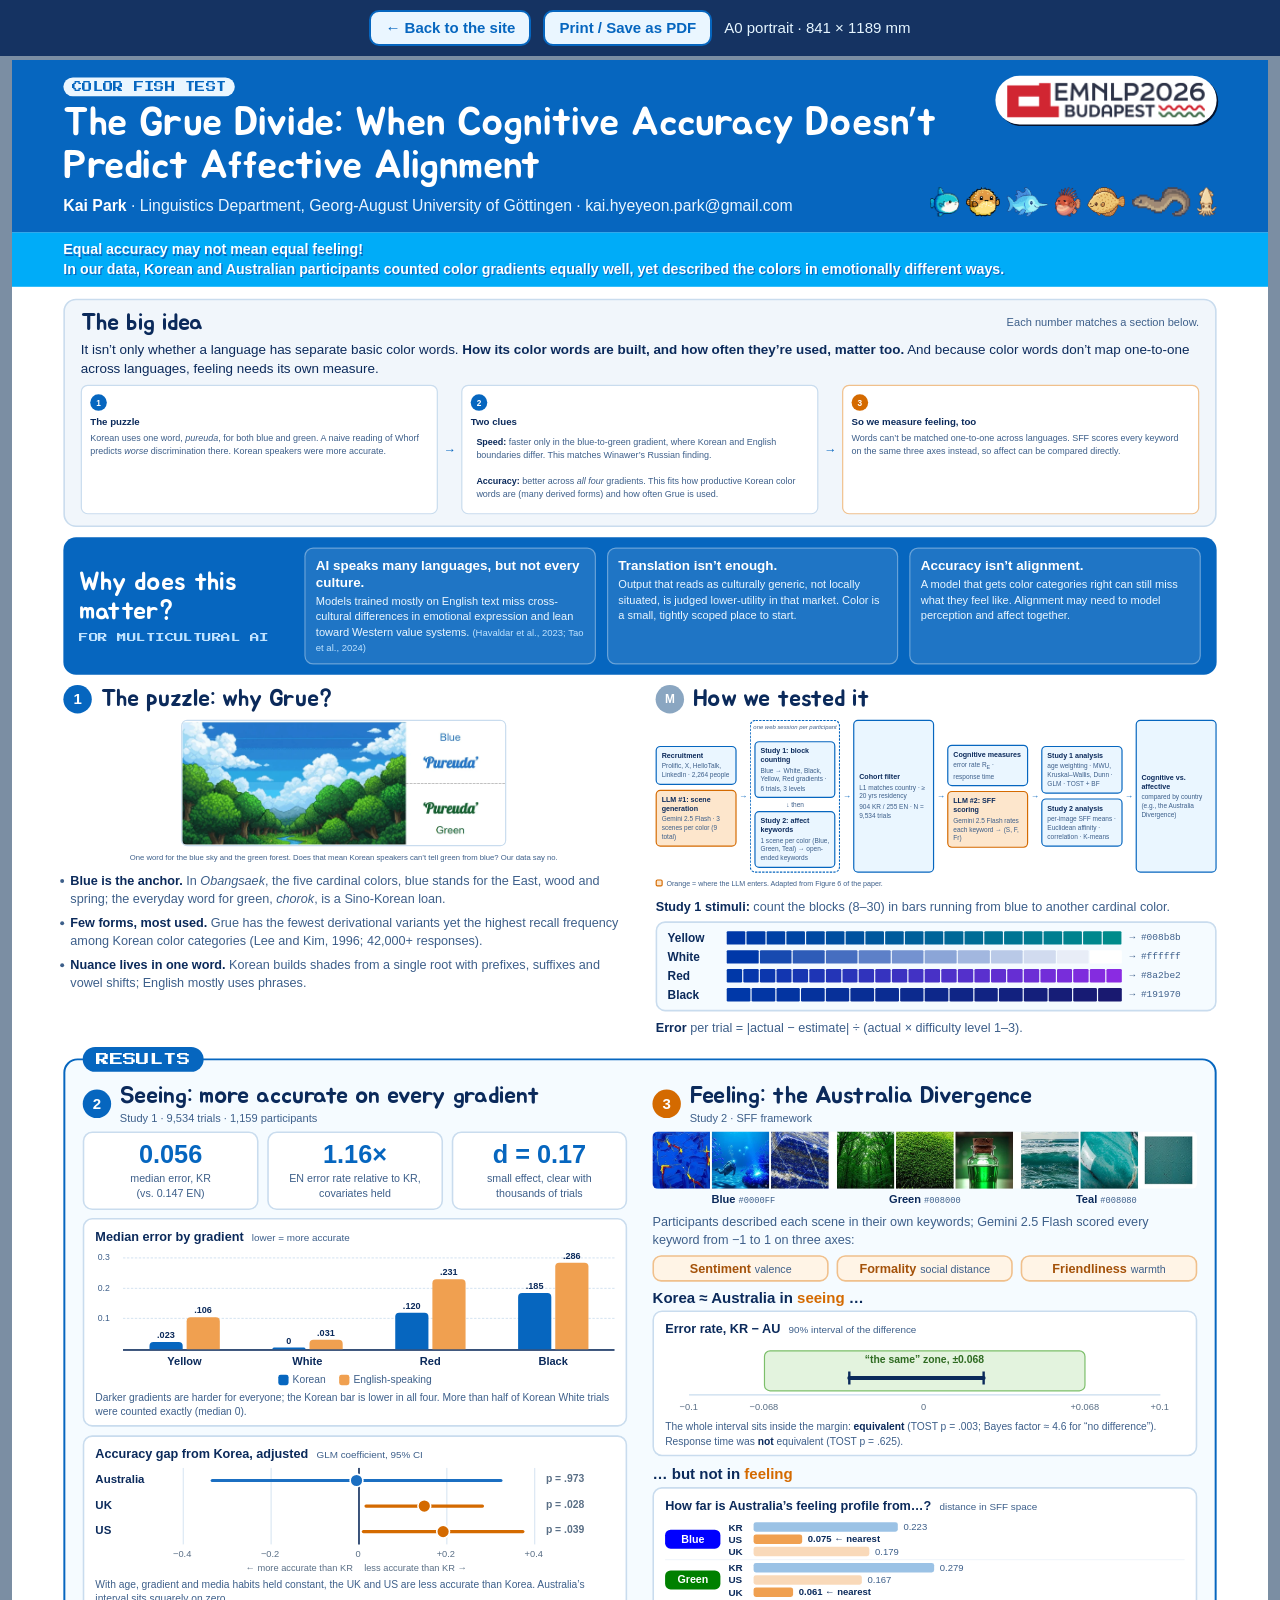
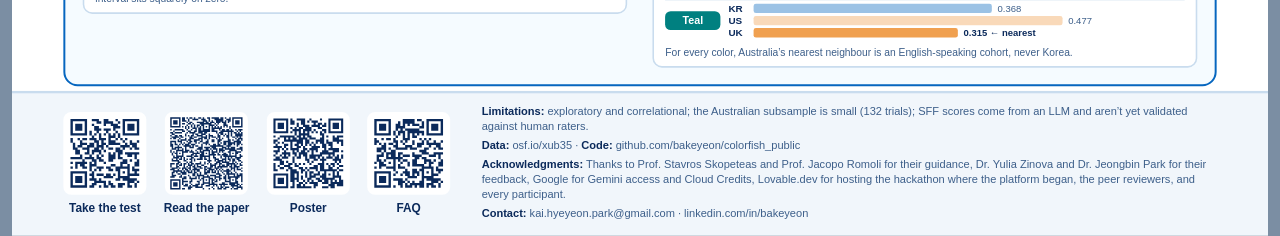
==== commit 0aab879d: "Use 'Kai Park' as the author name on the poster and README Co-Authored-By: Claude Opus 5.5 <noreply@" ====
--- a/poster.html
+++ b/poster.html
@@ -182,7 +182,7 @@
   <header class="head">
     <span class="kicker">COLOR FISH TEST</span>
     <h1>The Grue Divide: When Cognitive Accuracy Doesn’t Predict Affective Alignment</h1>
-    <p class="by"><b>Kai Hyeyeon Park</b> · Linguistics Department, Georg-August University of Göttingen · kai.hyeyeon.park@gmail.com</p>
+    <p class="by"><b>Kai Park</b> · Linguistics Department, Georg-August University of Göttingen · kai.hyeyeon.park@gmail.com</p>
     <div class="conf"><img src="assets/emnlp2026.png" alt="EMNLP 2026 Budapest"></div>
     <div class="fishrow" aria-hidden="true"><img src="assets/mola.png" alt=""><img src="assets/puffer.png" alt=""><img src="assets/bluemarlin.png" alt=""><img src="assets/mandarinfish.png" alt=""><img src="assets/flatfish.png" alt=""><img src="assets/loach.png" alt=""><img src="assets/squid.png" alt=""></div>
   </header>
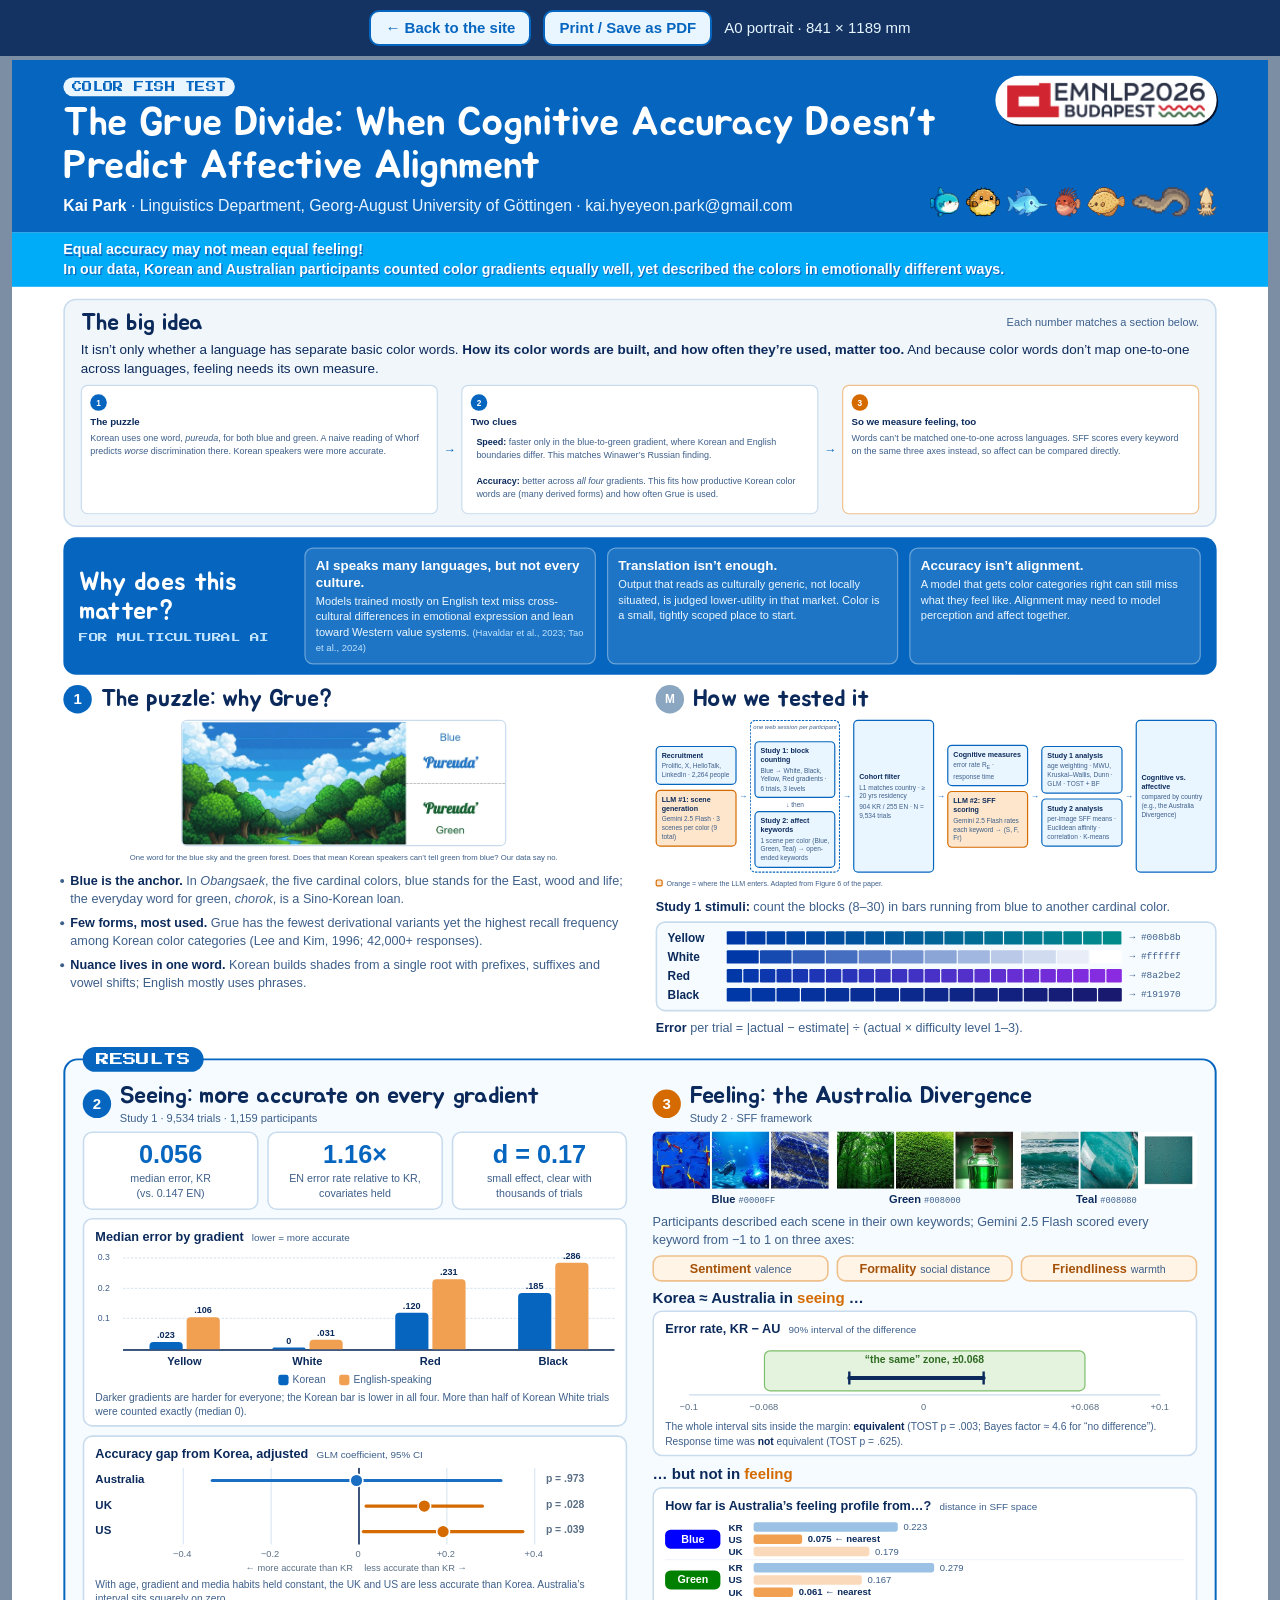
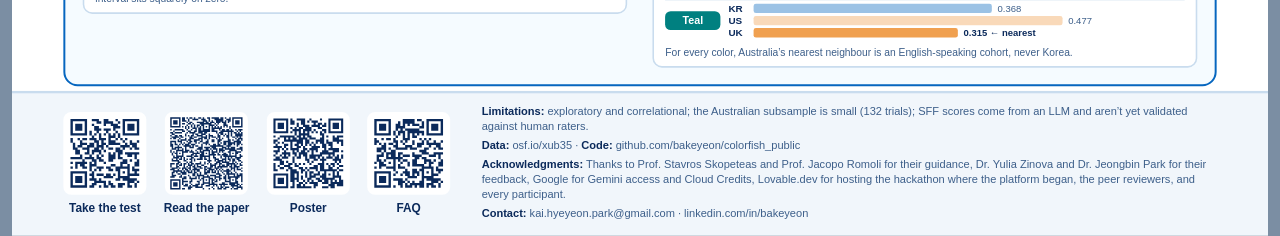
==== commit e6a4381f: "Obangsaek: blue stands for the East, wood and life, as in the paper's appendix Co-Authored-By: Claud" ====
--- a/poster.html
+++ b/poster.html
@@ -210,7 +210,7 @@
         <h2><span class="num">1</span>The puzzle: why Grue?</h2>
         <div class="pz"><figure class="faq-fig"><img src="assets/figs/pureuda.webp" width="1437" height="552" loading="lazy" alt="A pixel-art landscape: a blue sky above a green forest. Both are labeled with the same Korean word, pureuda."><figcaption>One word for the blue sky and the green forest. Does that mean Korean speakers can’t tell green from blue? Our data say no.</figcaption></figure></div>
         <ul>
-          <li><strong>Blue is the anchor.</strong> In <em>Obangsaek</em>, the five cardinal colors, blue stands for the East, wood and spring; the everyday word for green, <em>chorok</em>, is a Sino-Korean loan.</li>
+          <li><strong>Blue is the anchor.</strong> In <em>Obangsaek</em>, the five cardinal colors, blue stands for the East, wood and life; the everyday word for green, <em>chorok</em>, is a Sino-Korean loan.</li>
           <li><strong>Few forms, most used.</strong> Grue has the fewest derivational variants yet the highest recall frequency among Korean color categories (Lee and Kim, 1996; 42,000+ responses).</li>
           <li><strong>Nuance lives in one word.</strong> Korean builds shades from a single root with prefixes, suffixes and vowel shifts; English mostly uses phrases.</li>
         </ul>
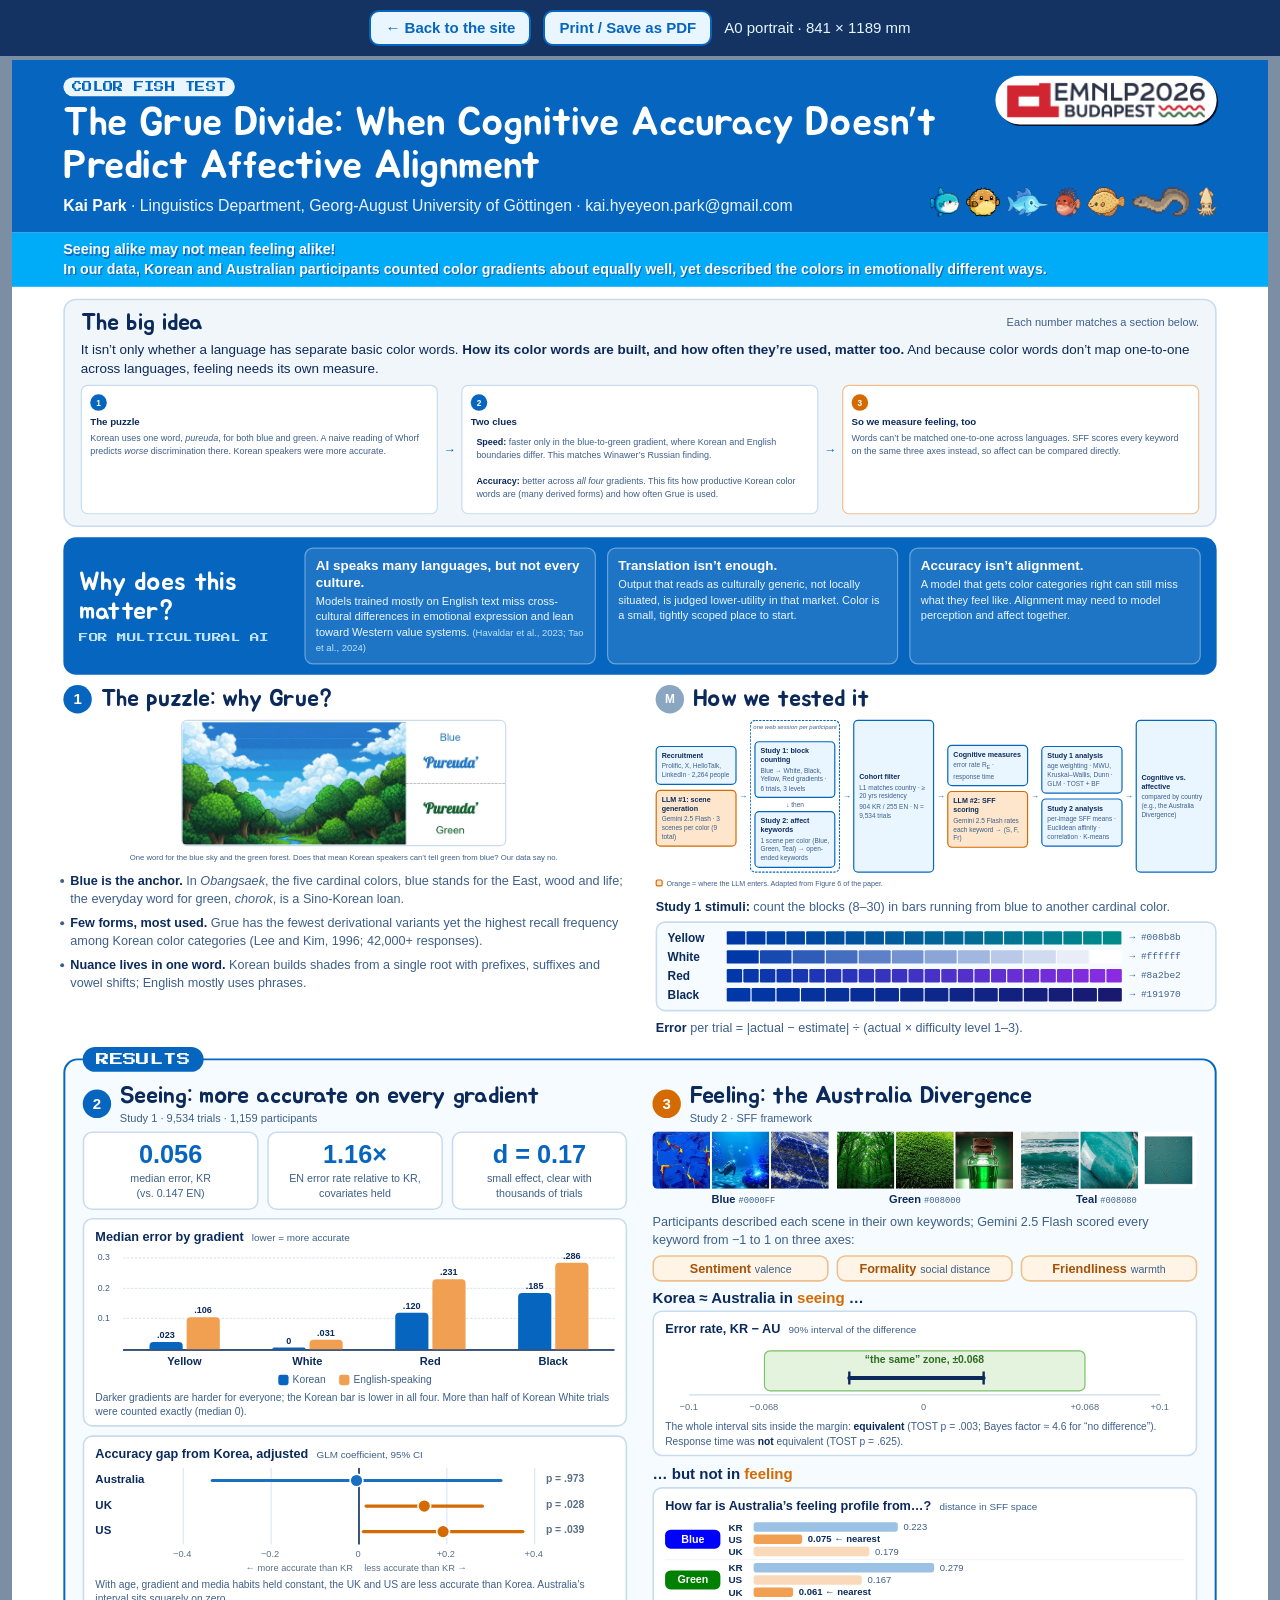
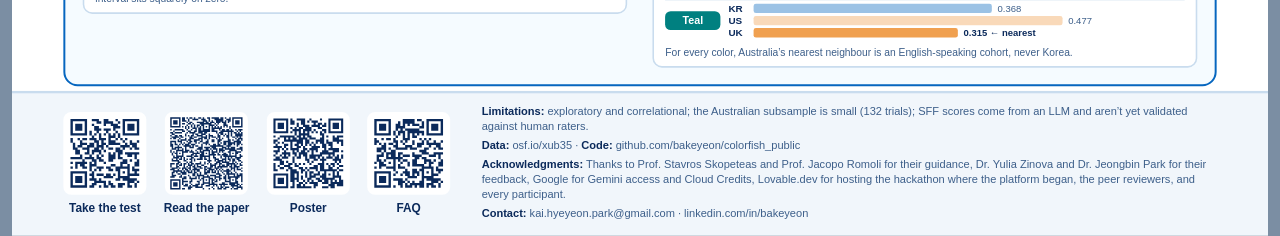
==== commit 609cbadc: "Poster headline: 'Seeing alike may not mean feeling alike!' (equivalence, not equality) Co-Authored-" ====
--- a/poster.html
+++ b/poster.html
@@ -186,7 +186,7 @@
     <div class="conf"><img src="assets/emnlp2026.png" alt="EMNLP 2026 Budapest"></div>
     <div class="fishrow" aria-hidden="true"><img src="assets/mola.png" alt=""><img src="assets/puffer.png" alt=""><img src="assets/bluemarlin.png" alt=""><img src="assets/mandarinfish.png" alt=""><img src="assets/flatfish.png" alt=""><img src="assets/loach.png" alt=""><img src="assets/squid.png" alt=""></div>
   </header>
-  <div class="strap">Equal accuracy may not mean equal feeling!<br>In our data, Korean and Australian participants counted color gradients equally well, yet described the colors in emotionally different ways.</div>
+  <div class="strap">Seeing alike may not mean feeling alike!<br>In our data, Korean and Australian participants counted color gradients about equally well, yet described the colors in emotionally different ways.</div>
 
   <div class="body">
 
--- a/assets/explainers.css
+++ b/assets/explainers.css
@@ -131,6 +131,13 @@
   .idea-arrow { align-self: center; font: 700 18px/1 var(--font-body); color: var(--sea-600); }
   @media (max-width: 720px) {html:not(.poster-doc) .idea-flow { flex-direction: column; }html:not(.poster-doc) .idea-arrow { transform: rotate(90deg); }
   }
+  /* author's-note examples: when Sentiment and Friendliness come apart */
+  .sf-cases { display: grid; grid-template-columns: repeat(3, 1fr); gap: 10px; margin: 10px 0 4px; }
+  .sf-case { display: flex; flex-direction: column; gap: 6px; padding: 12px; background: #fffaf0; border: 2px solid #f0d6a8; border-radius: 10px; }
+  .sf-tag { align-self: flex-start; padding: 0 8px; font: 700 11px/18px var(--font-body); color: #8a5a12; background: #fff1d6; border-radius: 999px; }
+  .sf-q { font: italic 400 14px/20px var(--font-body); color: var(--panel-ink); }
+  .sf-why { margin-top: auto; font: 400 13px/19px var(--font-body); color: var(--panel-muted); }
+  @media (max-width: 720px) {html:not(.poster-doc) .sf-cases { grid-template-columns: 1fr; } }
   .note-tag { display: inline-block; margin-right: 4px; padding: 0 8px; font: 700 11px/18px var(--font-body); color: #8a5a12; background: #fff1d6; border: 1px solid #f0d6a8; border-radius: 999px; vertical-align: 1px; }
   /* methods-overview diagram inside the pipeline FAQ answer (adapted from the paper's Figure 6) */
   .pipe { margin: 0; }
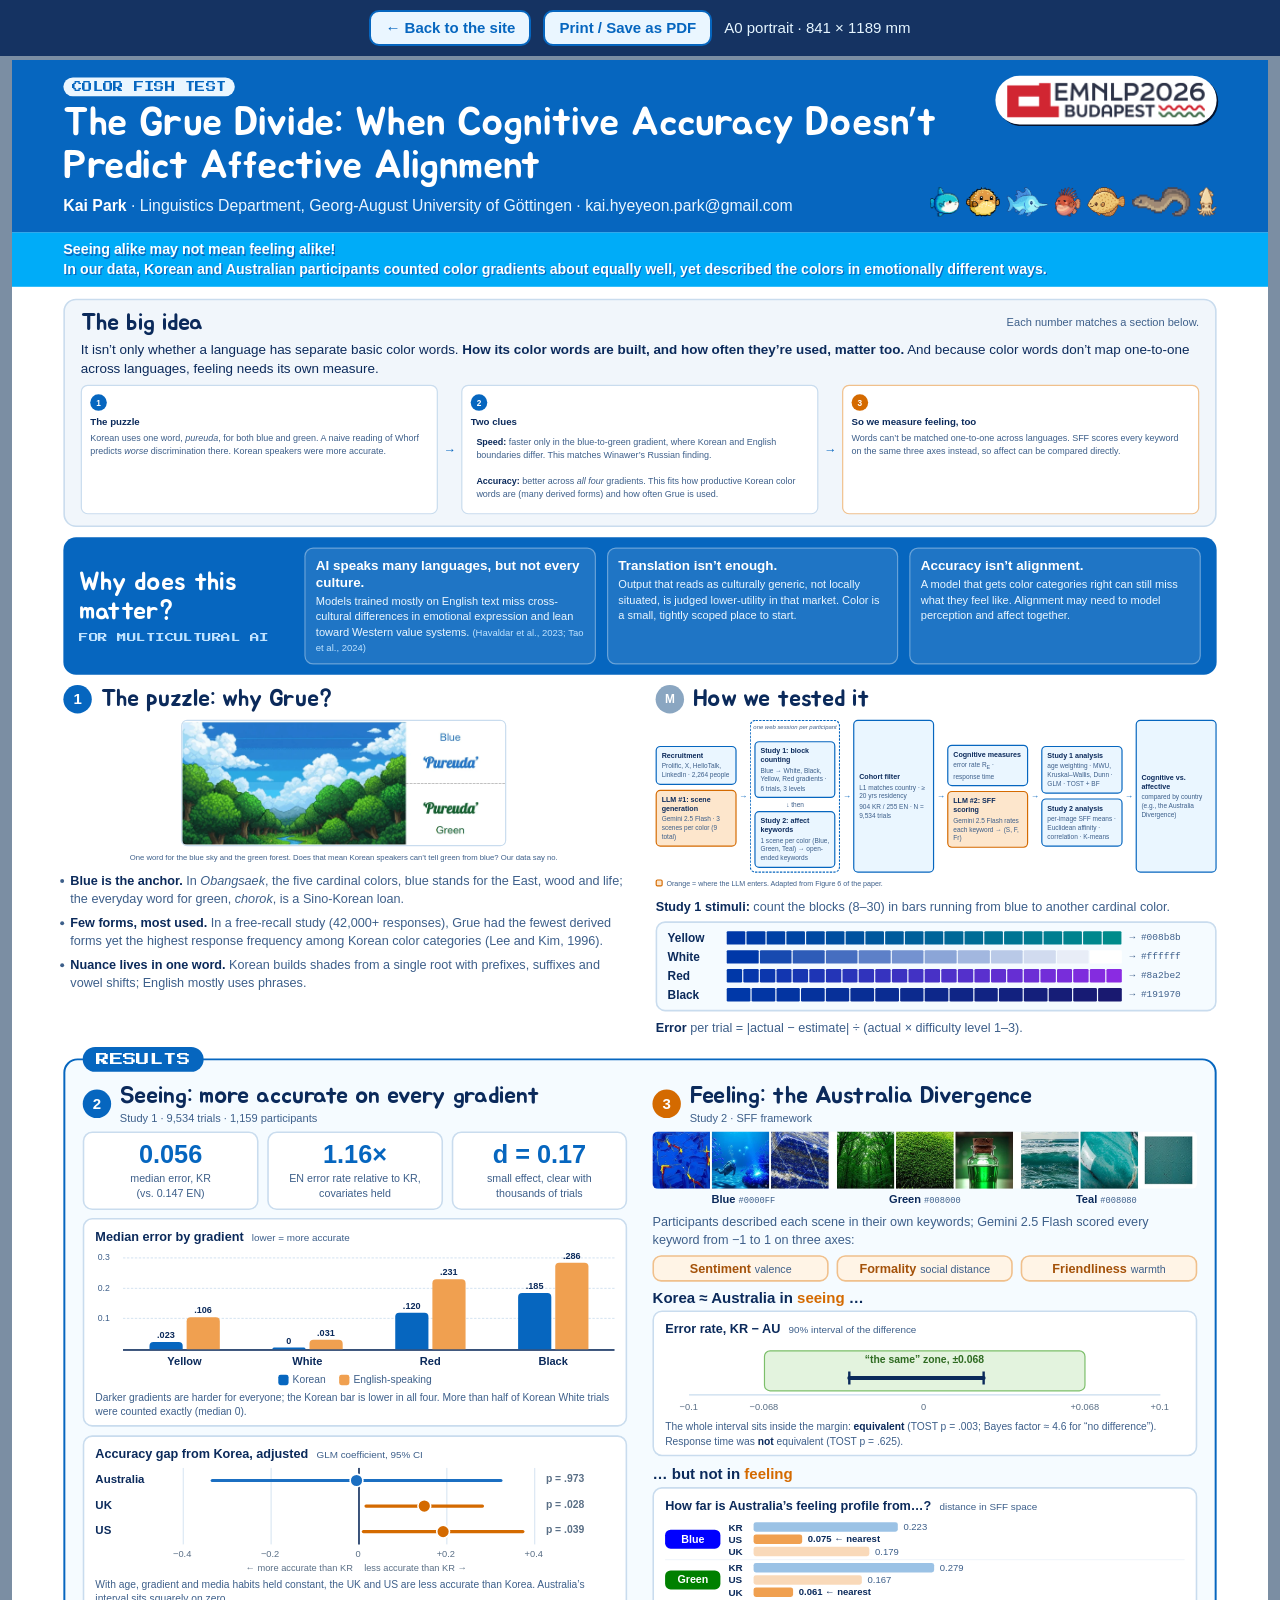
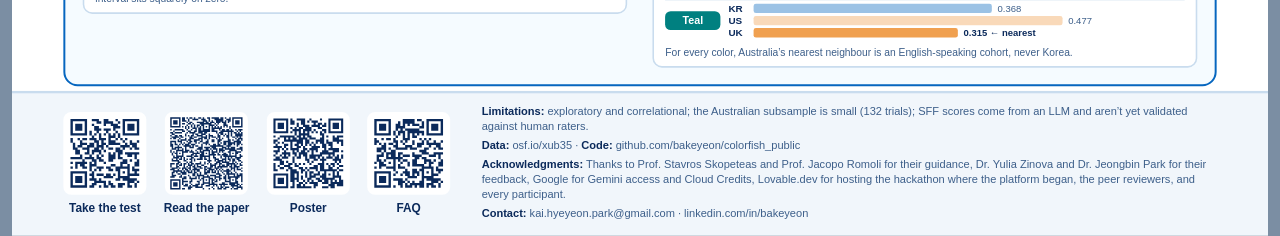
==== commit 2f0d96ad: "Embed the 5-minute talk video above the FAQ; clarify the Lee and Kim free-recall wording Co-Authored" ====
--- a/poster.html
+++ b/poster.html
@@ -43,6 +43,8 @@
   .head .by b { color: #ffffff; }
   .conf { position: absolute; right: 130px; top: 40px; padding: 18px 30px; background: #ffffff; border-radius: 999px; box-shadow: 4px 4px 0 var(--abyss-900); }
   .conf img { display: block; width: 500px; height: auto; }
+  .conf { display: block; }
+  .conf:hover, .conf:focus-visible { outline: 6px solid #eaf6ff; outline-offset: 4px; }
   .fishrow { position: absolute; right: 130px; bottom: 40px; display: flex; gap: 18px; align-items: flex-end; }
   .fishrow img { height: 74px; width: auto; }
   .kicker { display: inline-block; margin-bottom: 14px; padding: 6px 22px; font: 26px/1.4 var(--font-pixel); color: var(--sea-600); background: #eaf6ff; border-radius: 999px; }
@@ -183,7 +185,7 @@
     <span class="kicker">COLOR FISH TEST</span>
     <h1>The Grue Divide: When Cognitive Accuracy Doesn’t Predict Affective Alignment</h1>
     <p class="by"><b>Kai Park</b> · Linguistics Department, Georg-August University of Göttingen · kai.hyeyeon.park@gmail.com</p>
-    <div class="conf"><img src="assets/emnlp2026.png" alt="EMNLP 2026 Budapest"></div>
+    <a class="conf" href="https://underline.io/events/536/sessions/23387/lecture/168983-the-grue-divide-when-cognitive-accuracy-doesn-t-predict-affective-alignment" target="_blank" rel="noopener" title="This talk on Underline (EMNLP 2026)"><img src="assets/emnlp2026.png" alt="EMNLP 2026 Budapest: this talk on Underline"></a>
     <div class="fishrow" aria-hidden="true"><img src="assets/mola.png" alt=""><img src="assets/puffer.png" alt=""><img src="assets/bluemarlin.png" alt=""><img src="assets/mandarinfish.png" alt=""><img src="assets/flatfish.png" alt=""><img src="assets/loach.png" alt=""><img src="assets/squid.png" alt=""></div>
   </header>
   <div class="strap">Seeing alike may not mean feeling alike!<br>In our data, Korean and Australian participants counted color gradients about equally well, yet described the colors in emotionally different ways.</div>
@@ -211,7 +213,7 @@
         <div class="pz"><figure class="faq-fig"><img src="assets/figs/pureuda.webp" width="1437" height="552" loading="lazy" alt="A pixel-art landscape: a blue sky above a green forest. Both are labeled with the same Korean word, pureuda."><figcaption>One word for the blue sky and the green forest. Does that mean Korean speakers can’t tell green from blue? Our data say no.</figcaption></figure></div>
         <ul>
           <li><strong>Blue is the anchor.</strong> In <em>Obangsaek</em>, the five cardinal colors, blue stands for the East, wood and life; the everyday word for green, <em>chorok</em>, is a Sino-Korean loan.</li>
-          <li><strong>Few forms, most used.</strong> Grue has the fewest derivational variants yet the highest recall frequency among Korean color categories (Lee and Kim, 1996; 42,000+ responses).</li>
+          <li><strong>Few forms, most used.</strong> In a free-recall study (42,000+ responses), Grue had the fewest derived forms yet the highest response frequency among Korean color categories (Lee and Kim, 1996).</li>
           <li><strong>Nuance lives in one word.</strong> Korean builds shades from a single root with prefixes, suffixes and vowel shifts; English mostly uses phrases.</li>
         </ul>
       </section>
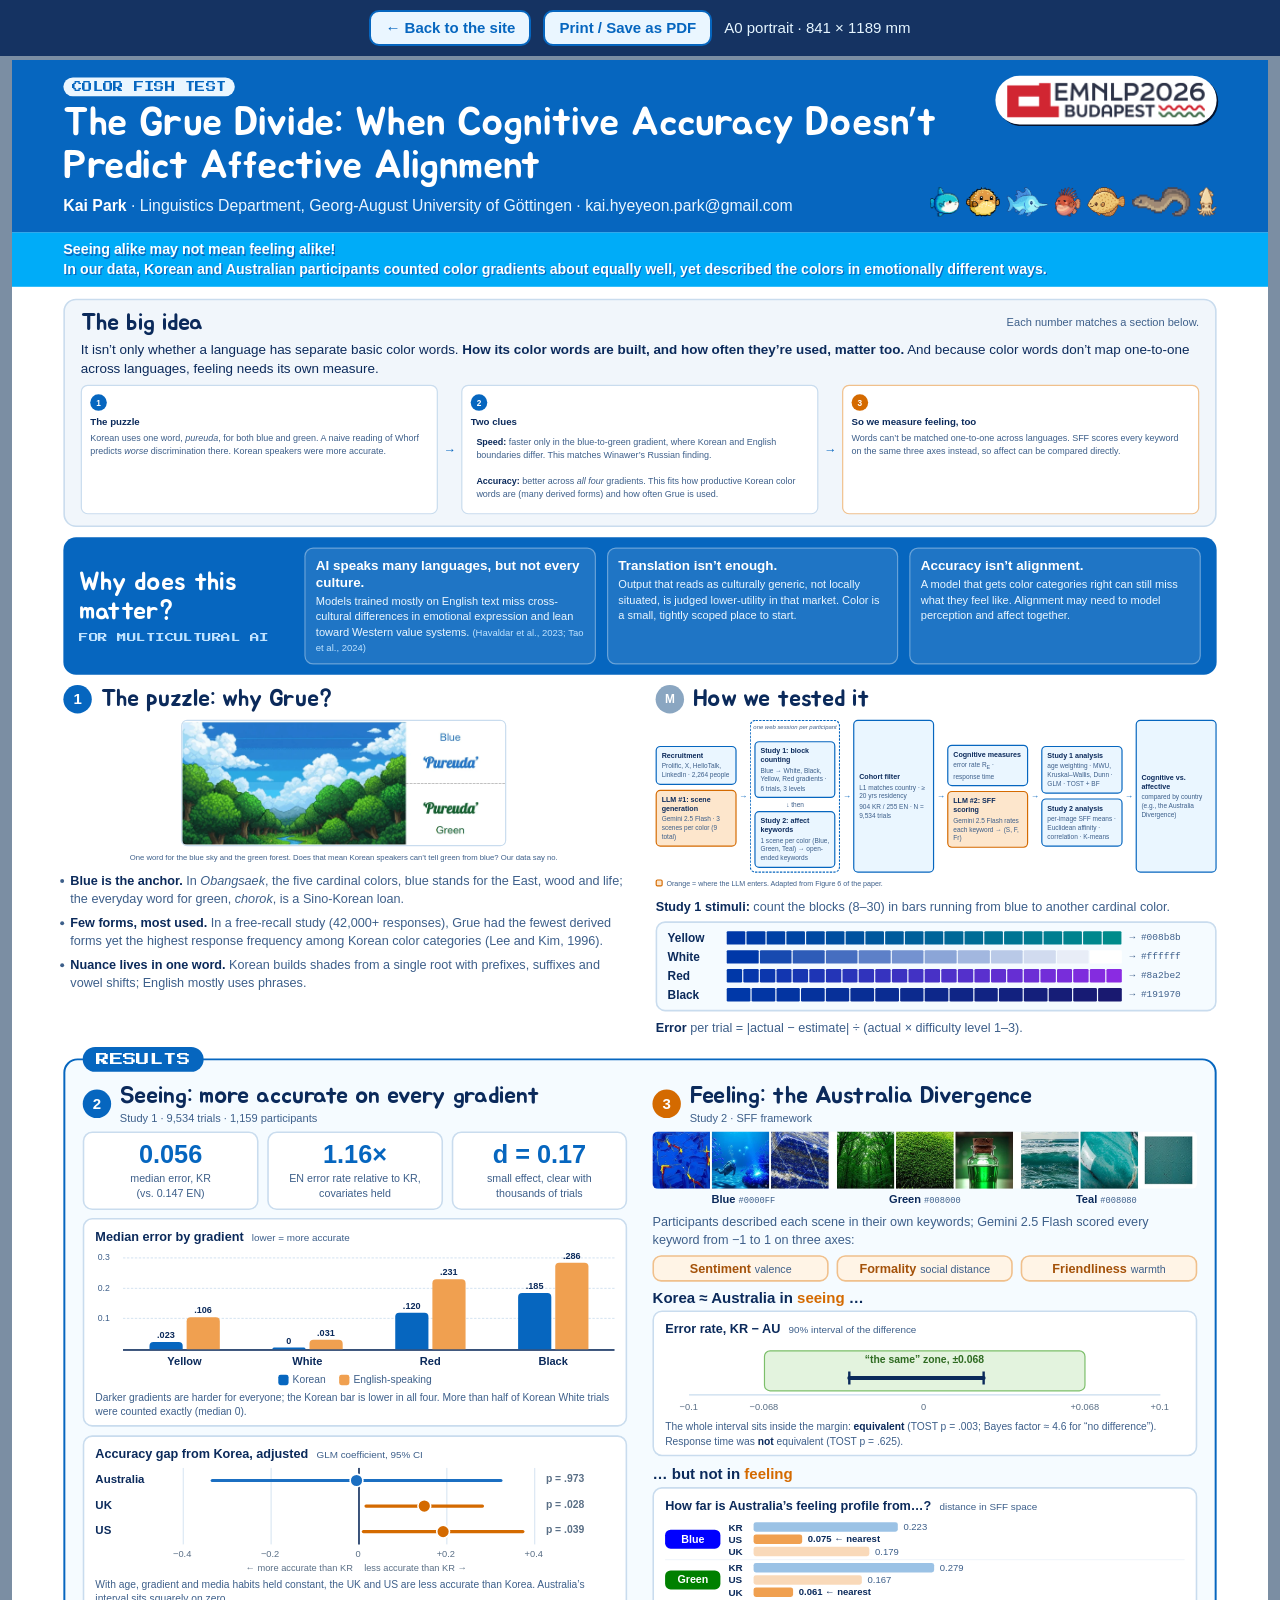
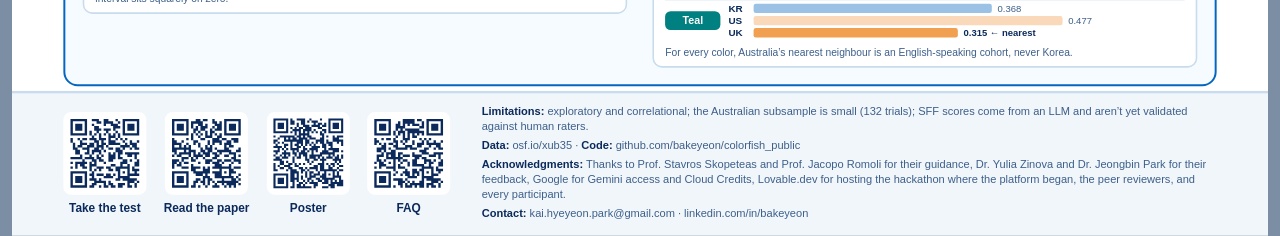
==== commit 07b6047b: "Poster: paper QR and link go to the ACL Anthology page Co-Authored-By: Claude Opus 5.5 <noreply@anth" ====
--- a/poster.html
+++ b/poster.html
@@ -260,7 +260,7 @@
   <footer class="foot">
     <div class="qrs">
       <a class="qr" href="https://color-vision-spark-en.lovable.app/" target="_blank" rel="noopener"><img src="assets/qr/test.svg" alt="QR code for the test">Take the test</a>
-      <a class="qr" href="https://github.com/bakeyeon/colorfish_public/blob/main/The_Grue_Divide__When_Cognitive_Accuracy_Doesn_t_Predict_Affective_Alignment.pdf" target="_blank" rel="noopener"><img src="assets/qr/paper.svg" alt="QR code for the paper">Read the paper</a>
+      <a class="qr" href="https://aclanthology.org/2026.pandora-1.2/" target="_blank" rel="noopener"><img src="assets/qr/paper.svg" alt="QR code for the paper">Read the paper</a>
       <a class="qr" href="https://bakeyeon.github.io/colorfish/poster.html" target="_blank" rel="noopener"><img src="assets/qr/poster.svg" alt="QR code for this poster">Poster</a>
       <a class="qr" href="https://bakeyeon.github.io/colorfish/" target="_blank" rel="noopener"><img src="assets/qr/faq.svg" alt="QR code for the FAQ">FAQ</a>
     </div>
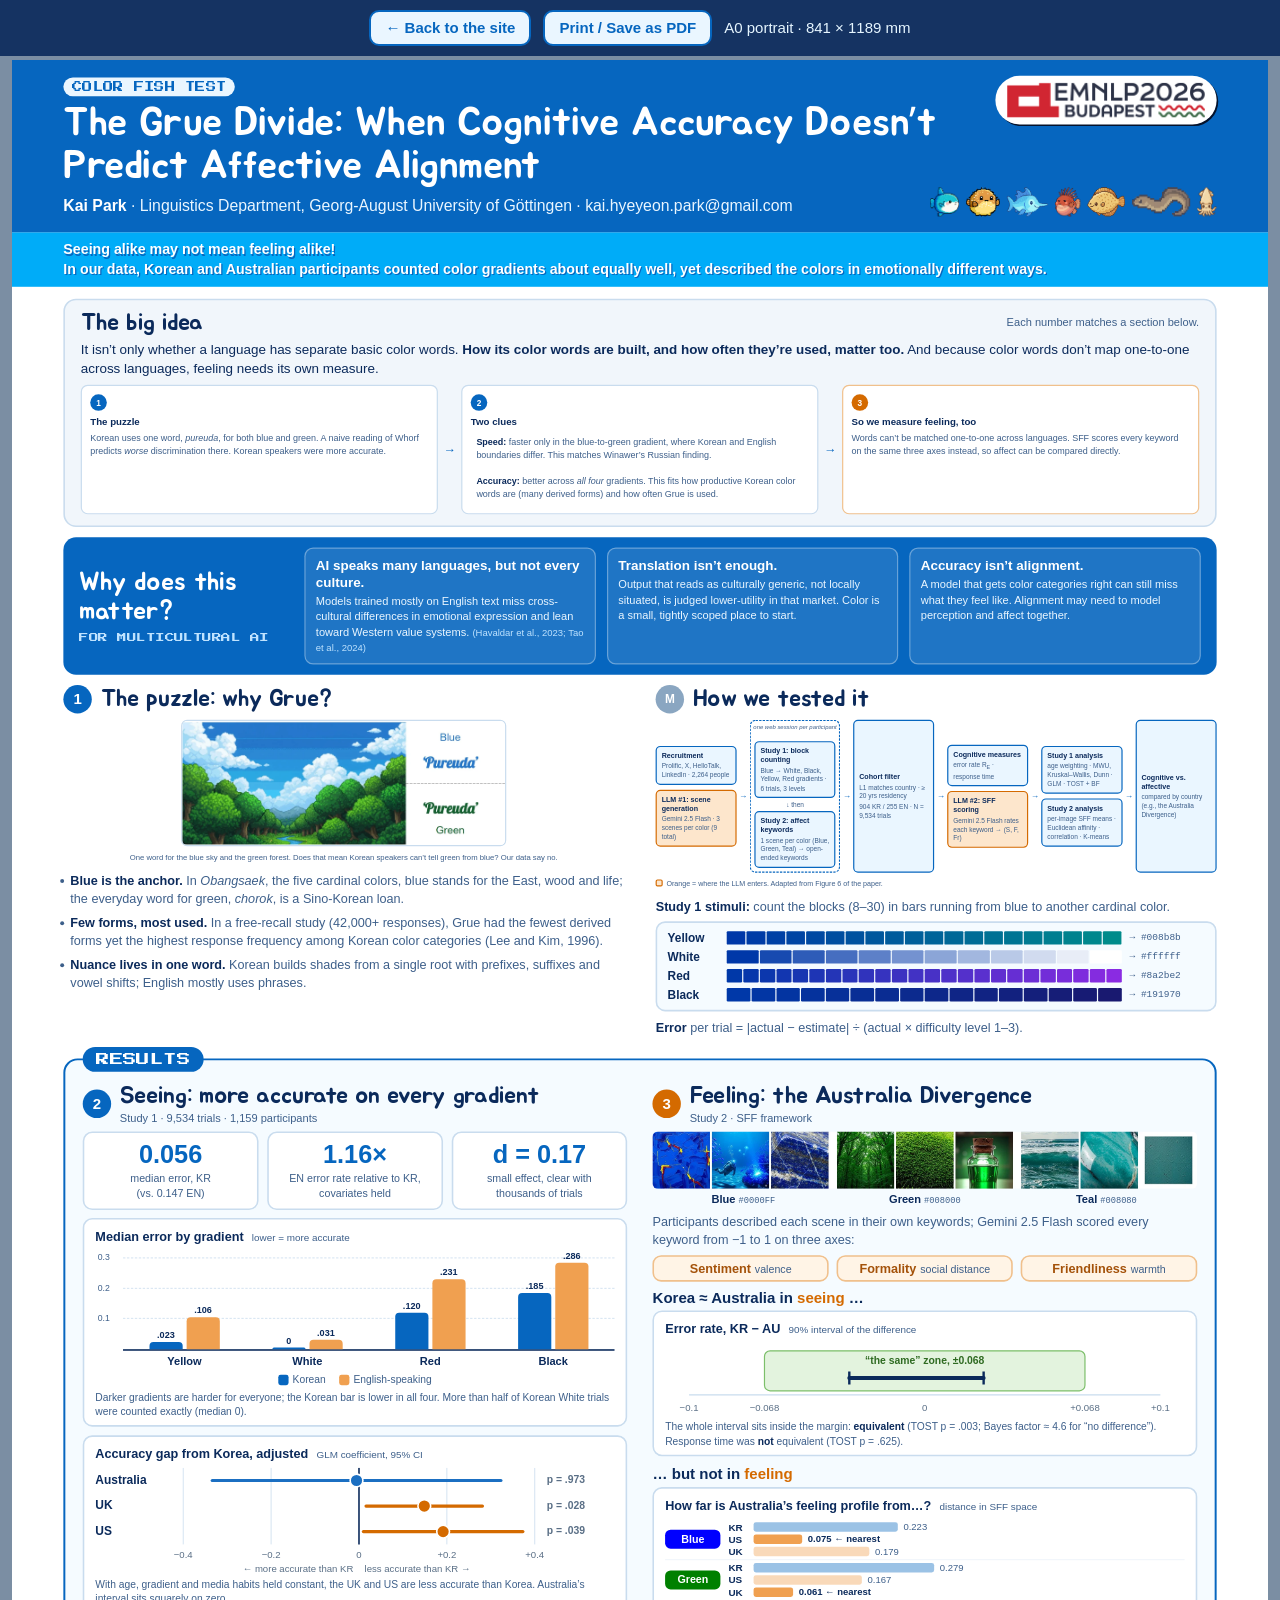
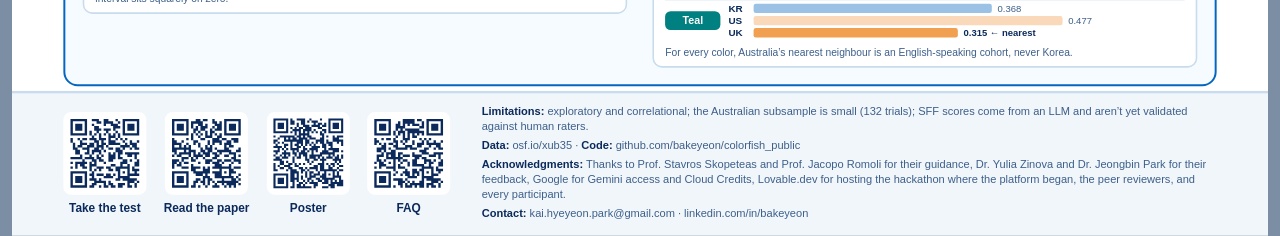
==== commit 4f670dab: "Tab title matches the paper; ACL favicon Co-Authored-By: Claude Opus 5.5 <noreply@anthropic.com>" ====
--- a/poster.html
+++ b/poster.html
@@ -4,6 +4,7 @@
 <meta charset="utf-8">
 <meta name="viewport" content="width=3179">
 <title>Poster — The Grue Divide</title>
+<link rel="icon" href="assets/acl.ico" type="image/x-icon">
 <meta name="description" content="A0 poster for The Grue Divide: When Cognitive Accuracy Doesn't Predict Affective Alignment.">
 <link rel="preconnect" href="https://fonts.googleapis.com">
 <link rel="preconnect" href="https://fonts.gstatic.com" crossorigin>
